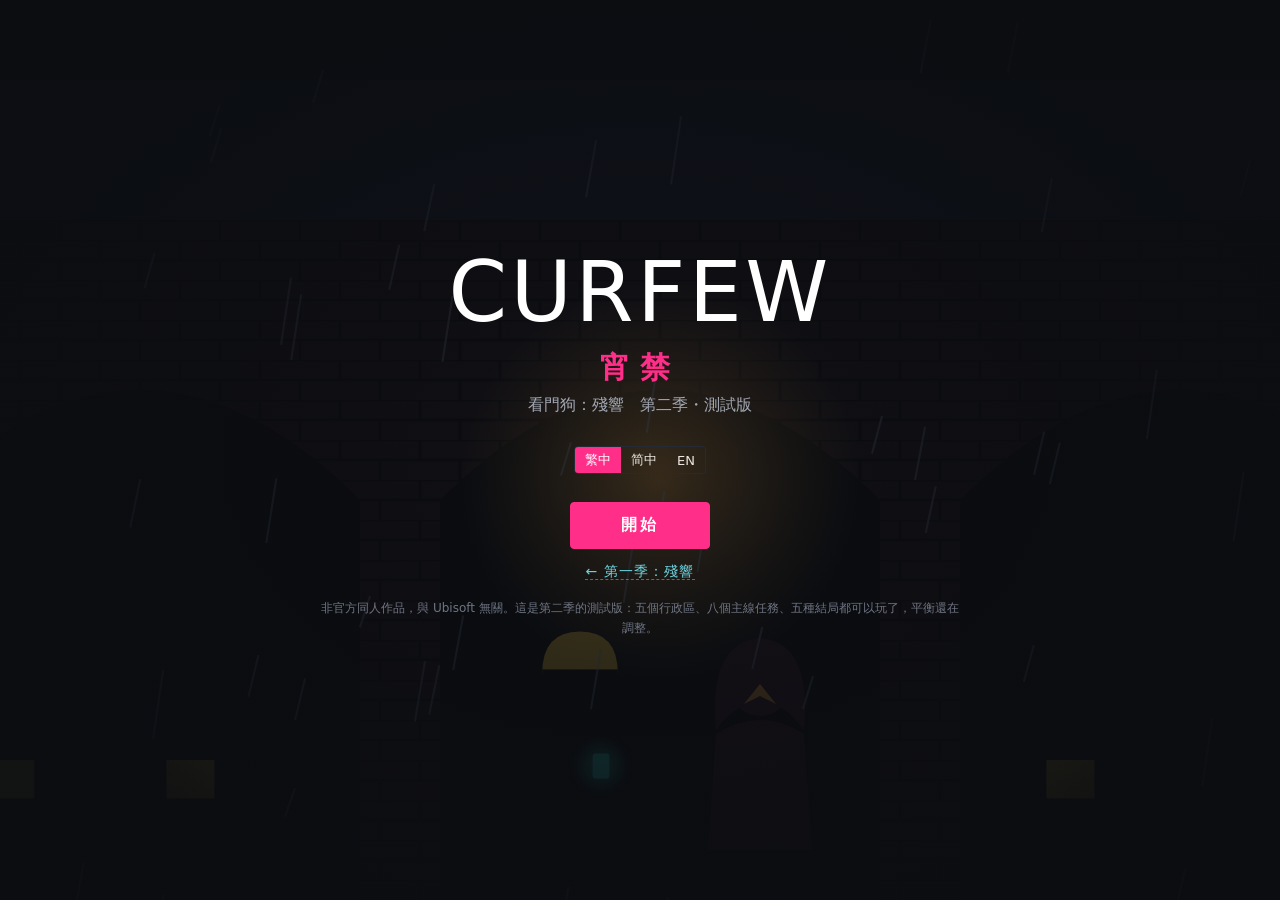
==== s2.html @ 95dfd825 "S2: turn-based tactical map for night operations; scrollable team list - Night operations can be pla" ====
<!doctype html>
<html lang="zh-Hant">
<head>
  <meta charset="utf-8">
  <meta name="viewport" content="width=device-width, initial-scale=1">
  <title>宵禁 CURFEW</title>
  <link rel="stylesheet" href="css/terminal.css">
  <link rel="stylesheet" href="css/s2.css">
</head>
<body class="s2">
  <!-- 標題畫面 -->
  <section id="s2-title" class="title-screen">
    <div class="title-art" id="s2-title-art" aria-hidden="true"></div>
    <div class="title-box">
      <div class="glitch" data-text="CURFEW">CURFEW</div>
      <h1 data-i18n="s2.ui.title"></h1>
      <p class="subtitle" data-i18n="s2.ui.subtitle"></p>
      <div class="lang-switch" role="group" aria-label="Language">
        <button type="button" data-lang="zh-Hant">繁中</button>
        <button type="button" data-lang="zh-Hans">简中</button>
        <button type="button" data-lang="en">EN</button>
      </div>
      <div class="title-actions">
        <button type="button" id="s2-start" class="primary" data-i18n="s2.ui.start"></button>
        <button type="button" id="s2-continue" data-i18n="s2.ui.continue" hidden></button>
      </div>
      <p class="season-link"><a href="index.html" data-i18n="s2.ui.season1"></a></p>
      <p class="disclaimer" data-i18n="s2.ui.disclaimer"></p>
    </div>
  </section>

  <div id="s2-game" hidden>
    <!-- 頂端：夜晚、民心、熱度、監控塔 -->
    <header class="s2-top">
      <div class="s2-brand"><b>CURFEW</b><span data-i18n="s2.ui.title"></span></div>
      <div class="s2-meters">
        <div class="s2-meter"><span id="m-night"></span></div>
        <div class="s2-meter support"><span class="label" data-i18n="s2.ui.support"></span><span class="bar"><i id="m-support"></i></span><b id="m-support-v"></b></div>
        <div class="s2-meter heat"><span class="label" data-i18n="s2.ui.heat"></span><span class="bar"><i id="m-heat"></i></span><b id="m-heat-v"></b></div>
        <div class="s2-meter towers"><span class="label" data-i18n="s2.ui.towers"></span><b id="m-towers"></b></div>
        <div class="s2-meter world"><span id="m-world" class="world-chip"></span></div>
      </div>
      <div class="s2-tools">
        <button type="button" id="s2-sound" class="icon-btn"></button>
        <div class="lang-switch" role="group" aria-label="Language">
          <button type="button" data-lang="zh-Hant">繁</button>
          <button type="button" data-lang="zh-Hans">简</button>
          <button type="button" data-lang="en">EN</button>
        </div>
        <button type="button" id="s2-new" data-i18n="s2.ui.newRun"></button>
      </div>
    </header>

    <div class="s2-layout">
      <main id="s2-main"></main>
      <aside id="s2-side">
        <section class="side-block">
          <h3><span data-i18n="s2.ui.team"></span><small id="s2-beds"></small></h3>
          <div id="s2-team"></div>
        </section>
        <section class="side-block log-block">
          <h3 data-i18n="s2.ui.log"></h3>
          <div id="s2-log"></div>
        </section>
      </aside>
    </div>
  </div>

  <!-- 事件、反應和人物檔案的對話框 -->
  <div id="s2-modal" class="s2-modal" hidden></div>
  <!-- 全螢幕演出 -->
  <div id="cine" class="cine" aria-live="polite"></div>

  <script src="js/engine/i18n.js"></script>
  <script src="js/engine/state.js"></script>
  <script src="js/engine/parser.js"></script>
  <script src="js/engine/scene.js"></script>
  <script src="js/engine/save.js"></script>
  <script src="js/engine/rng.js"></script>
  <script src="js/engine/people.js"></script>
  <script src="js/engine/roster.js"></script>
  <script src="js/engine/mission.js"></script>
  <script src="js/engine/night.js"></script>
  <script src="js/engine/puzzle.js"></script>
  <script src="js/engine/tactics.js"></script>
  <script src="content-s2/people.js"></script>
  <script src="content-s2/ops.js"></script>
  <script src="content-s2/maps.js"></script>
  <script src="content-s2/locales.js"></script>
  <script src="content-s2/campaign-locales.js"></script>
  <script src="content-s2/tactics-locales.js"></script>
  <script src="content/commands.js"></script>
  <script src="content-s2/story-locales.js"></script>
  <script src="content-s2/scenes/common.js"></script>
  <script src="content-s2/scenes/m1-lights-out.js"></script>
  <script src="content-s2/m2-locales.js"></script>
  <script src="content-s2/scenes/m2-curfew-night.js"></script>
  <script src="content-s2/m3-locales.js"></script>
  <script src="content-s2/scenes/m3-high-threat.js"></script>
  <script src="content-s2/m4-locales.js"></script>
  <script src="content-s2/scenes/m4-inside-man.js"></script>
  <script src="content-s2/m5-locales.js"></script>
  <script src="content-s2/scenes/m5-tunnels.js"></script>
  <script src="content-s2/m6-locales.js"></script>
  <script src="content-s2/scenes/m6-meeting.js"></script>
  <script src="content-s2/m7-locales.js"></script>
  <script src="content-s2/scenes/m7-blackout.js"></script>
  <script src="content-s2/m8-locales.js"></script>
  <script src="content-s2/scenes/m8-airspace.js"></script>
  <script src="js/ui/art.js"></script>
  <script src="js/ui/fx.js"></script>
  <script src="js/ui/faces.js"></script>
  <script src="js/ui/tactics.js"></script>
  <script src="js/ui/s2.js"></script>
</body>
</html>
---- css/terminal.css ----
/* 看門狗：殘響 — 介面
   原則：正文是暖白色的一般字體，好讀；顏色只用來標記少數特殊的東西。
   左邊是場景舞台（插畫、地點、隊伍、演出），右邊是故事。 */
:root {
  --bg: #0b0d11;
  --panel: #101319;
  --panel-2: #151a23;
  --line: #242a37;
  --text: #ece8e1;
  --muted: #a3a8b3;
  --dim: #6f7583;
  --accent: #ff2e88;
  --sys: #6cd6e2;
  --echo: #c2b3ff;
  --ok: #72e6a4;
  --warn: #ffb547;
  --bad: #ff5d6c;
  --sans: "Noto Sans TC", "PingFang TC", "Microsoft JhengHei", "Heiti TC", system-ui, sans-serif;
  --mono: "JetBrains Mono", "Cascadia Mono", Consolas, Menlo, monospace;
  --display: "Bebas Neue", Impact, "Arial Narrow", var(--sans);
}
:root:lang(zh-Hans) { --sans: "Noto Sans SC", "PingFang SC", "Microsoft YaHei", "Heiti SC", system-ui, sans-serif; }
:root:lang(en) { --sans: "Inter", "Segoe UI", system-ui, -apple-system, sans-serif; }

* { box-sizing: border-box; }
html, body { height: 100%; margin: 0; }
body { background: var(--bg); color: var(--text); font-family: var(--sans); font-size: 16px; overflow: hidden; }
button { font: inherit; color: inherit; cursor: pointer; }
[hidden] { display: none !important; }

/* ===== 標題畫面 ===== */
.title-screen { position: relative; height: 100%; display: grid; place-items: center; padding: 16px; overflow: hidden; }
.title-art { position: absolute; inset: 0; opacity: 0.55; }
.title-art svg { width: 100%; height: 100%; }
.title-screen::after { content: ""; position: absolute; inset: 0; background: radial-gradient(ellipse at center, rgba(11, 13, 17, 0.55) 0%, rgba(11, 13, 17, 0.95) 75%); }
.title-box { position: relative; z-index: 1; width: min(640px, 100%); text-align: center; }
.glitch { position: relative; display: inline-block; white-space: nowrap; font-family: var(--display); font-size: clamp(34px, 7vw, 84px); letter-spacing: 0.04em; color: #fff; line-height: 1; }
.glitch::before, .glitch::after { content: attr(data-text); position: absolute; inset: 0; mix-blend-mode: screen; }
.glitch::before { color: var(--accent); animation: glitch-a 3.2s infinite steps(1); clip-path: inset(0 0 100% 0); }
.glitch::after { color: var(--sys); animation: glitch-b 2.6s infinite steps(1); clip-path: inset(100% 0 0 0); }
@keyframes glitch-a { 0%, 88%, 100% { transform: translate(0); clip-path: inset(0 0 100% 0); } 89% { transform: translate(4px, -1px); clip-path: inset(10% 0 55% 0); } 93% { transform: translate(-5px, 1px); clip-path: inset(45% 0 25% 0); } }
@keyframes glitch-b { 0%, 84%, 100% { transform: translate(0); clip-path: inset(100% 0 0 0); } 85% { transform: translate(-4px, 1px); clip-path: inset(60% 0 15% 0); } 90% { transform: translate(5px, 0); clip-path: inset(15% 0 70% 0); } }
.title-box h1 { margin: 14px 0 6px; font-size: clamp(22px, 4vw, 30px); font-weight: 700; letter-spacing: 0.35em; color: var(--accent); }
.subtitle { margin: 0 0 30px; color: var(--muted); }
.title-actions { display: flex; gap: 12px; justify-content: center; margin: 28px 0; }
.title-actions button { min-width: 140px; padding: 12px 22px; border: 1px solid #fff; background: transparent; color: #fff; letter-spacing: 0.2em; font-weight: 600; }
.title-actions button.primary { background: var(--accent); border-color: var(--accent); }
.title-actions button:hover { filter: brightness(1.15); }
.disclaimer { font-size: 12px; color: var(--dim); line-height: 1.6; }

.lang-switch { display: inline-flex; flex: none; border: 1px solid var(--line); border-radius: 4px; overflow: hidden; }
.lang-switch button { white-space: nowrap; padding: 4px 10px; border: 0; background: transparent; color: var(--dim); font-size: 13px; }
.lang-switch button[aria-pressed="true"] { background: var(--accent); color: #fff; }

/* ===== 遊戲版面 ===== */
#game { height: 100%; display: grid; grid-template-columns: minmax(0, 1.2fr) minmax(400px, 1fr); }

/* 舞台：上面是完整的 16:9 插畫，下面是檔案區 */
#stage { position: relative; overflow: hidden; background: #07080c; display: flex; flex-direction: column; min-height: 0; }
#art-wrap { position: relative; flex: none; width: 100%; aspect-ratio: 16 / 9; max-height: 68vh; overflow: hidden; background: #05060a; }
#art { position: absolute; inset: 0; }
#dossier { flex: 1; min-height: 0; display: flex; flex-direction: column; gap: 18px; padding: 22px 26px; overflow: hidden;
  background: linear-gradient(180deg, #0b0d12, #07080c); border-top: 1px solid var(--line); }
.dossier-loc { border-left: 4px solid var(--accent); padding-left: 14px; }
#stage-loc { font-size: clamp(22px, 2.6vw, 36px); font-weight: 800; letter-spacing: 0.06em; color: #fff; line-height: 1.25; }
#stage-sub { margin-top: 4px; font-family: var(--mono); font-size: 13px; letter-spacing: 0.12em; color: var(--muted); }
#pcard-dock { position: relative; flex: 1; min-height: 0; }
#pcard-dock .pcard { position: relative; right: auto; top: auto; width: 100%; max-width: 520px; }
.art-layer { position: absolute; inset: 0; opacity: 0; transition: opacity 1s ease; }
.art-layer.in { opacity: 1; }
.art-layer svg { width: 100%; height: 100%; display: block; }
.stage-shade { position: absolute; inset: 0; pointer-events: none; background: linear-gradient(180deg, rgba(5, 6, 10, 0.75) 0%, rgba(5, 6, 10, 0) 22%, rgba(5, 6, 10, 0) 70%, rgba(5, 6, 10, 0.85) 100%); }
.stage-top { position: absolute; left: 20px; top: 16px; right: 20px; display: flex; align-items: center; gap: 10px; font-family: var(--mono); font-size: 13px; letter-spacing: 0.12em; color: #fff; text-shadow: 0 1px 6px #000; }
.node-dot { width: 8px; height: 8px; border-radius: 50%; background: var(--ok); box-shadow: 0 0 8px var(--ok); flex: none; }

/* 記憶模式：Animus 式的藍白重建畫面 */
#stage.memory #art { filter: grayscale(1) brightness(1.25) contrast(1.1) sepia(0.35) hue-rotate(170deg); }
#stage.memory .dossier-loc { border-left-color: #bfe3ff; }
#stage.memory #art-wrap::before { content: ""; position: absolute; inset: 0; z-index: 1; pointer-events: none;
  background: linear-gradient(rgba(190, 225, 255, 0.07) 1px, transparent 1px) 0 0 / 100% 24px, linear-gradient(90deg, rgba(190, 225, 255, 0.07) 1px, transparent 1px) 0 0 / 24px 100%;
  animation: memgrid 6s linear infinite; }
#stage.memory .node-dot { background: #fff; box-shadow: 0 0 10px #bfe3ff; }
@keyframes memgrid { to { background-position: 0 24px, 24px 0; } }
#stage.alarm::after { content: ""; position: absolute; inset: 0; z-index: 2; pointer-events: none; box-shadow: inset 0 0 120px rgba(255, 50, 70, 0.8); animation: alarm 1.6s ease-out; }
@keyframes alarm { 0%, 30%, 60% { opacity: 1; } 15%, 45% { opacity: 0.2; } 100% { opacity: 0; } }

/* 插畫裡的小動畫 */
.rain { animation: rain 0.6s linear infinite; }
.rain-b { animation-duration: 0.9s; animation-delay: -0.3s; }
@keyframes rain { from { transform: translate(0, -60px); } to { transform: translate(-12px, 60px); } }
.flicker { animation: flicker 4s infinite steps(1); }
@keyframes flicker { 0%, 100% { opacity: 1; } 42% { opacity: 0.55; } 44% { opacity: 1; } 71% { opacity: 0.7; } 72% { opacity: 1; } }
.blink { animation: blink 1.4s steps(1) infinite; }
.screen { animation: screen 3s ease-in-out infinite; }
@keyframes screen { 50% { opacity: 0.45; } }
.breathe { animation: breathe 3.5s ease-in-out infinite; transform-origin: 400px 230px; }
@keyframes breathe { 50% { opacity: 0.4; transform: scale(0.9); } }
.train { animation: train 7s linear infinite; }
@keyframes train { from { transform: translate(0, 56px); } to { transform: translate(1800px, 56px); } }
.steam path { animation: steam 2.4s ease-in-out infinite; }
@keyframes steam { 50% { transform: translateY(-8px); opacity: 0.2; } }
.buzz { animation: buzz 0.9s steps(2) infinite; }
@keyframes buzz { 50% { transform: translateX(3px); } }
.ripple { animation: ripple 3s ease-in-out infinite; transform-origin: 400px 420px; }
@keyframes ripple { 50% { transform: scale(1.06); opacity: 0.4; } }

/* 隊伍列 */
#party { display: flex; gap: 12px; }
#party:empty { display: none; }
.member { width: 54px; text-align: center; font-size: 11px; color: var(--muted); }
.member svg { width: 54px; height: 54px; display: block; border-radius: 6px; border: 2px solid rgba(255, 255, 255, 0.15); }
.member span { display: block; margin-top: 4px; white-space: nowrap; overflow: hidden; text-overflow: ellipsis; }
.member.active svg { border-color: var(--accent); box-shadow: 0 0 14px rgba(255, 46, 136, 0.6); }
.member.active span { color: #fff; }

/* 演出層：Profiler 卡、駭入連線 */
#fx-layer { position: absolute; inset: 0; z-index: 4; pointer-events: none; }
.pcard { position: absolute; right: 20px; top: 56px; width: min(380px, calc(100% - 40px)); background: rgba(8, 12, 16, 0.92); border: 1px solid rgba(114, 230, 164, 0.5); border-radius: 6px; box-shadow: 0 10px 40px rgba(0, 0, 0, 0.6); animation: pcard-in 0.35s cubic-bezier(.2, .9, .3, 1.2); overflow: hidden; }
.pcard.out { animation: pcard-out 0.4s ease forwards; }
@keyframes pcard-in { from { transform: translateX(40px) scale(0.95); opacity: 0; } }
@keyframes pcard-out { to { transform: translateX(40px); opacity: 0; } }
.pcard-head { display: flex; align-items: center; gap: 8px; padding: 6px 12px; background: rgba(114, 230, 164, 0.14); font-family: var(--mono); font-size: 11px; letter-spacing: 0.3em; color: var(--ok); }
.pcard-head i { flex: 1; height: 2px; background: repeating-linear-gradient(90deg, var(--ok) 0 6px, transparent 6px 10px); opacity: 0.6; }
.pcard-body { display: flex; gap: 12px; padding: 12px; }
.pcard-avatar svg { width: 72px; height: 72px; border-radius: 4px; display: block; }
.pcard-lines { flex: 1; min-width: 0; font-family: var(--mono); font-size: 13px; line-height: 1.6; color: #d8f5e4; }
.pcard-lines div:first-child { color: #fff; font-weight: 700; font-size: 14px; }
.beam { position: absolute; inset: 0; }
.beam svg { width: 100%; height: 100%; }
.beam path { fill: none; stroke: var(--sys); stroke-width: 2.5; stroke-dasharray: 1000; stroke-dashoffset: 1000; filter: drop-shadow(0 0 6px var(--sys)); animation: beam 0.7s ease-out forwards, fade 1.4s ease forwards; }
@keyframes beam { to { stroke-dashoffset: 0; } }
@keyframes fade { 70% { opacity: 1; } to { opacity: 0; } }
.beam-node { position: absolute; width: 18px; height: 18px; margin: -9px; border: 2px solid var(--sys); border-radius: 50%; animation: node 1.2s ease-out 0.5s both; }
@keyframes node { from { transform: scale(0.2); opacity: 1; } to { transform: scale(3); opacity: 0; } }

/* 故事欄 */
#story { display: flex; flex-direction: column; min-height: 0; background: var(--panel); border-left: 1px solid var(--line); }
.hud { border-bottom: 1px solid var(--line); background: var(--panel-2); }
.hud-top { display: flex; align-items: center; gap: 10px; padding: 10px 16px; font-size: 13px; }
#hud-loc { display: none; }
.spacer { flex: 1; }
.actor { flex: none; white-space: nowrap; padding: 2px 8px; border: 1px solid var(--accent); border-radius: 3px; color: var(--accent); font-size: 12px; }
.icon-btn, #btn-menu { flex: none; white-space: nowrap; border: 1px solid var(--line); border-radius: 4px; background: transparent; color: var(--muted); padding: 4px 10px; font-size: 12px; }
.icon-btn:hover, #btn-menu:hover { color: #fff; }
.hud-stats { display: grid; grid-template-columns: repeat(2, minmax(0, 1fr)); gap: 8px 20px; padding: 4px 16px 12px; font-size: 12px; }
.stat { display: flex; align-items: center; gap: 8px; min-width: 0; }
.stat .label { color: var(--muted); letter-spacing: 0.06em; white-space: nowrap; }
.stat .val { color: var(--text); min-width: 3ch; text-align: right; font-family: var(--mono); }
.pips { display: inline-flex; gap: 4px; }
.pips i { width: 14px; height: 8px; border: 1px solid var(--sys); border-radius: 1px; }
.pips i.on { background: var(--sys); }
.bar { position: relative; flex: 1; height: 6px; min-width: 40px; background: var(--line); border-radius: 3px; }
.bar i { position: absolute; inset: 0 auto 0 0; border-radius: 3px; background: var(--warn); transition: width 0.6s ease; }
.bar.trace i { background: var(--echo); }
.bar.sync i { background: #bfe3ff; }
.bar .mark { position: absolute; left: 60%; top: -3px; bottom: -3px; width: 2px; background: var(--text); opacity: 0.5; }
.bar.sync .mark { left: 50%; background: var(--bad); opacity: 0.9; }
.stat.alert .label, .stat.alert .val { color: var(--bad); }
.stat.alert .bar i { background: var(--bad); }
.stat.ready .val { color: var(--ok); }
.stat.ready .bar i { background: var(--ok); }
.memory-only { display: none; }
body.memory .present-only { display: none; }
body.memory .memory-only { display: flex; }
.bump { animation: bump 0.6s ease; }
@keyframes bump { 0% { color: #fff; text-shadow: 0 0 10px #fff; } }

/* 文字紀錄 */
.log { flex: 1; overflow-y: auto; padding: 22px 22px 28px; font-size: 17px; line-height: 1.85; scrollbar-color: var(--line) transparent; }
.line { white-space: pre-wrap; word-break: break-word; margin: 2px 0; max-width: 40em; }
.line.narr { color: var(--text); }
.line.quote { color: #fff; padding-left: 14px; border-left: 3px solid #4a5163; margin: 4px 0; }
.line.echo { color: var(--echo); padding-left: 14px; border-left: 3px solid rgba(194, 179, 255, 0.5); }
.line.bleed { color: var(--accent); font-weight: 700; font-size: 1.15em; padding-left: 14px; border-left: 3px solid var(--accent); }
.line.sys { font-family: var(--mono); font-size: 14px; color: var(--sys); letter-spacing: 0.02em; }
.line.warn { font-family: var(--mono); font-size: 14px; color: var(--warn); }
.line.err { color: var(--bad); }
.line.dim { color: var(--dim); font-size: 15px; }
.line.prof { font-family: var(--mono); font-size: 13.5px; color: #b9ecd0; background: rgba(114, 230, 164, 0.06); padding: 1px 12px; border-left: 3px solid rgba(114, 230, 164, 0.5); }
.line.gain, .line.loss, .line.cost { display: inline-block; font-family: var(--mono); font-size: 12.5px; padding: 1px 8px; margin: 3px 6px 3px 0; border-radius: 3px; }
.line.gain { color: var(--ok); background: rgba(114, 230, 164, 0.1); }
.line.gain::before { content: "▲ "; }
.line.loss { color: var(--bad); background: rgba(255, 93, 108, 0.1); }
.line.loss::before { content: "▼ "; }
.line.cost { color: var(--warn); background: rgba(255, 181, 71, 0.1); }
.line.input { margin-top: 18px; color: var(--muted); font-family: var(--mono); font-size: 14px; }
.line.input::before { content: "› "; color: var(--accent); }
.line.loc { margin: 18px 0 10px; font-family: var(--mono); font-size: 12px; letter-spacing: 0.14em; color: var(--dim); text-transform: uppercase; }
.line.loc::before { content: "◆ "; color: var(--accent); }
.line.title { margin: 22px 0; padding: 14px 0; text-align: center; font-size: 1.25em; font-weight: 700; letter-spacing: 0.25em; color: #fff; border-top: 1px solid var(--accent); border-bottom: 1px solid var(--accent); max-width: none; }
.line.typing::after { content: ""; display: inline-block; width: 0.5em; height: 1em; margin-left: 2px; vertical-align: -0.15em; background: currentColor; animation: blink 0.8s steps(1) infinite; }
@keyframes blink { 50% { opacity: 0; } }

/* 指令列 */
.console { border-top: 1px solid var(--line); background: var(--panel-2); padding: 12px 16px 14px; }
.chips { display: flex; flex-wrap: wrap; align-items: flex-start; gap: 8px; margin-bottom: 10px; }
.choice-break { flex-basis: 100%; height: 0; }
.chip { padding: 6px 12px; border: 1px solid #3a4152; border-radius: 999px; background: #1b2029; color: var(--text); font-size: 14px; }
.chip:hover { border-color: var(--sys); color: #fff; }
.chip.hot { border-color: var(--accent); color: #fff; background: rgba(255, 46, 136, 0.15); }
.chip.choice { flex: 1 1 0; min-width: 0; display: flex; flex-direction: column; align-items: flex-start; gap: 4px; padding: 10px 12px; border-radius: 8px; text-align: left; background: #171c26; }
.chip.choice b { font-size: 16px; letter-spacing: 0.1em; }
.chip.choice small { color: var(--muted); font-size: 12px; line-height: 1.45; }
.chip.choice.stay { border-color: var(--accent); }
.chip.choice:hover { background: #1f2533; }
#cmd-form { display: flex; align-items: center; gap: 10px; }
.prompt { color: var(--accent); font-weight: 700; }
#cmd { flex: 1; min-width: 0; padding: 8px 0; border: 0; border-bottom: 1px solid var(--line); background: transparent; color: #fff; font: inherit; font-size: 16px; outline: none; }
#cmd:focus { border-bottom-color: var(--sys); }
#cmd::placeholder { color: var(--dim); }
#cmd-form button[type="submit"] { padding: 6px 16px; border: 1px solid var(--accent); border-radius: 4px; background: transparent; color: var(--accent); letter-spacing: 0.12em; }
#cmd-form button[type="submit"]:hover { background: var(--accent); color: #fff; }

/* 記憶模式下故事欄也稍微變冷 */
body.memory #story { background: #0f141c; }
body.memory .line.loc::before { color: #bfe3ff; }

/* ===== 全螢幕演出 ===== */
.cine { position: fixed; inset: 0; z-index: 50; display: grid; place-items: center; padding: 24px; text-align: center; background: rgba(4, 5, 8, 0.9); opacity: 0; pointer-events: none; transition: opacity 0.35s ease; cursor: pointer; }
.cine.show { opacity: 1; pointer-events: auto; }
.cine-title { font-size: clamp(28px, 5vw, 56px); font-weight: 800; letter-spacing: 0.2em; color: #fff; text-shadow: 0 0 30px rgba(255, 46, 136, 0.6); animation: title-in 2.4s ease both; }
@keyframes title-in { 0% { opacity: 0; letter-spacing: 0.6em; filter: blur(8px); } 25% { opacity: 1; letter-spacing: 0.2em; filter: none; } 85% { opacity: 1; } 100% { opacity: 0.85; } }
.cine.ending { background: radial-gradient(ellipse at center, rgba(40, 8, 24, 0.95), rgba(4, 5, 8, 0.98)); }
.cine.ending .cine-title { font-size: clamp(36px, 7vw, 80px); }
.cine.bleed { background: #000; }
.cine-bleed { max-width: 18em; font-size: clamp(24px, 4vw, 44px); font-weight: 700; line-height: 1.6; color: var(--accent); text-shadow: 0 0 24px rgba(255, 46, 136, 0.7); animation: bleed-in 3s ease both; }
@keyframes bleed-in { 0% { opacity: 0; transform: scale(1.04); } 30% { opacity: 1; transform: none; } 85% { opacity: 1; } 100% { opacity: 0; } }
.cine.desync { background: rgba(60, 0, 10, 0.88); animation: shake 0.5s steps(2) 3; }
.cine-desync { position: relative; font-family: var(--mono); font-size: clamp(26px, 5vw, 60px); font-weight: 800; color: #fff; letter-spacing: 0.08em; }
.cine-desync::before, .cine-desync::after { content: attr(data-text); position: absolute; inset: 0; }
.cine-desync::before { color: var(--bad); transform: translate(-4px, 2px); clip-path: inset(0 0 55% 0); }
.cine-desync::after { color: var(--sys); transform: translate(4px, -2px); clip-path: inset(50% 0 0 0); }
@keyframes shake { 50% { transform: translate(6px, -3px); } }
.cine.cold { background: #000; }
.cold-stamp { font-family: var(--mono); font-size: 14px; letter-spacing: 0.3em; color: var(--muted); margin-bottom: 26px; }
.cold-warn { font-family: var(--mono); font-size: clamp(22px, 4vw, 44px); font-weight: 800; color: var(--bad); text-shadow: 0 0 24px rgba(255, 70, 90, 0.8); animation: blink 0.6s steps(1) 4; }
.cold-quote { margin-top: 28px; font-size: clamp(18px, 2.6vw, 26px); color: #fff; opacity: 0; animation: bleed-in 3.6s ease 0.9s both; }
.cine.cameo { background: radial-gradient(ellipse at center, rgba(10, 30, 40, 0.95), rgba(2, 3, 6, 0.98)); }
.cine-cameo { display: grid; justify-items: center; gap: 14px; animation: cameo-in 3.2s ease both; }
.cameo-avatar svg { width: clamp(120px, 18vw, 200px); height: clamp(120px, 18vw, 200px); border-radius: 12px; box-shadow: 0 0 60px rgba(47, 243, 224, 0.4); }
.cameo-name { font-family: var(--display); font-size: clamp(36px, 6vw, 72px); letter-spacing: 0.1em; color: #fff; line-height: 1; }
.cameo-line { max-width: 24em; font-size: clamp(16px, 2vw, 22px); color: var(--muted); }
@keyframes cameo-in { 0% { opacity: 0; transform: translateY(20px); } 18% { opacity: 1; transform: none; } 88% { opacity: 1; } 100% { opacity: 0; } }

/* 同步崩塌時整個畫面抖一下 */
body.desync #game { animation: desync 0.9s steps(1); }
@keyframes desync { 10% { transform: translate(-6px, 2px); filter: hue-rotate(90deg) saturate(3); } 20% { transform: translate(5px, -3px); filter: invert(1); } 30% { transform: translate(-3px, 0); filter: contrast(2); } 45% { transform: none; filter: none; } }

/* ===== 手機與窄螢幕：舞台放上面 ===== */
@media (max-width: 960px) {
  #game { display: flex; flex-direction: column; }
  #stage { flex: none; }
  #art-wrap { max-height: 32vh; }
  #dossier { display: none; }
  #story { flex: 1; min-height: 0; border-left: 0; }
  .log { font-size: 16px; padding: 16px; }
  .pcard { top: 36px; right: 10px; }
  .pcard-avatar svg { width: 48px; height: 48px; }
  .hud-top { gap: 6px; }
  .lang-switch button { padding: 4px 7px; }
  .title-actions { flex-direction: column; align-items: center; }
}

@media (prefers-reduced-motion: reduce) {
  *, *::before, *::after { animation: none !important; transition: none !important; }
}

/* 標題畫面：切換到另一季 */
.season-link { margin: -14px 0 18px; font-size: 14px; }
.season-link a { color: var(--sys); text-decoration: none; letter-spacing: 0.08em; border-bottom: 1px dashed rgba(108, 214, 226, 0.5); }
.season-link a:hover { color: #fff; border-bottom-color: #fff; }
---- css/s2.css ----
/* 第二季《宵禁》原型 — 介面
   沿用第一季的色彩與字體（terminal.css），版面改成可以捲動的單頁：
   上方是狀態列，左邊是目前的階段，右邊是隊伍和紀錄。 */
body.s2 { overflow: auto; }
.s2 button { border: 1px solid var(--line); border-radius: 4px; background: transparent; color: var(--text); padding: 8px 16px; }
.s2 button:hover:not(:disabled) { border-color: #fff; }
.s2 button:disabled { opacity: 0.4; cursor: default; }
.s2 button.primary { background: var(--accent); border-color: var(--accent); color: #fff; font-weight: 700; letter-spacing: 0.08em; }
.s2 button.primary:hover:not(:disabled) { filter: brightness(1.15); }
.s2 button.ghost { color: var(--muted); }
.s2 .lang-switch button { border: 0; border-radius: 0; padding: 4px 10px; }
.s2 .title-actions button { min-width: 140px; padding: 12px 22px; border: 1px solid #fff; letter-spacing: 0.2em; font-weight: 600; }
.s2 .title-actions button.primary { border-color: var(--accent); }
.hint { margin: 0 0 12px; color: var(--muted); font-size: 14px; line-height: 1.6; }

/* ===== 頂端狀態列 ===== */
.s2-top { position: sticky; top: 0; z-index: 20; display: flex; flex-wrap: wrap; align-items: center; gap: 10px 22px; padding: 10px 20px;
  background: rgba(11, 13, 17, 0.96); border-bottom: 1px solid var(--line); backdrop-filter: blur(4px); }
.s2-brand { display: flex; align-items: baseline; gap: 10px; }
.s2-brand b { font-family: var(--display); font-size: 28px; letter-spacing: 0.06em; color: #fff; line-height: 1; }
.s2-brand span { color: var(--accent); font-weight: 700; letter-spacing: 0.3em; font-size: 14px; }
.s2-meters { flex: 1; display: flex; flex-wrap: wrap; align-items: center; gap: 8px 22px; }
.s2-meter { display: flex; align-items: center; gap: 8px; font-size: 13px; }
.s2-meter .label { color: var(--muted); }
.s2-meter .bar { flex: none; width: 110px; height: 8px; border-radius: 4px; }
.s2-meter.support .bar i { background: var(--ok); }
.s2-meter.heat .bar i { background: var(--bad); }
.s2-meter b { font-family: var(--mono); color: #fff; min-width: 3ch; }
#m-night { font-family: var(--mono); font-weight: 700; color: #fff; letter-spacing: 0.08em; }
.s2-tools { display: flex; align-items: center; gap: 8px; }
.s2-tools button { padding: 4px 10px; font-size: 12px; color: var(--muted); }

/* ===== 版面 ===== */
.s2-layout { display: grid; grid-template-columns: minmax(0, 1fr) 340px; max-width: 1480px; margin: 0 auto; }
#s2-main { min-width: 0; padding: 20px; display: flex; flex-direction: column; gap: 16px; }
#s2-side { position: sticky; top: 57px; height: calc(100vh - 57px); display: flex; flex-direction: column; gap: 16px; padding: 18px 16px; border-left: 1px solid var(--line); background: #0d1015; }
.side-block h3 { display: flex; justify-content: space-between; align-items: baseline; margin: 0 0 8px; font-size: 12px; letter-spacing: 0.25em; color: var(--muted); font-weight: 600; }
.side-block h3 small { letter-spacing: 0.05em; font-family: var(--mono); }
.log-block { flex: 1; min-height: 0; display: flex; flex-direction: column; }
#s2-log { flex: 1; min-height: 0; overflow-y: auto; font-size: 13px; line-height: 1.55; padding-right: 4px; }

.panel { background: var(--panel); border: 1px solid var(--line); border-radius: 8px; padding: 18px; }
.panel h2 { margin: 0 0 6px; font-size: 18px; letter-spacing: 0.1em; color: #fff; }
.panel h2 small { margin-left: 8px; font-size: 13px; font-weight: 400; letter-spacing: 0.05em; color: var(--muted); }
.bar-actions { display: flex; flex-wrap: wrap; align-items: center; justify-content: flex-end; gap: 10px; margin-top: 14px; }
.s2 .chip { font-size: 12.5px; padding: 3px 10px; border-radius: 12px; border: 1px solid var(--line); background: #121722; color: var(--text); }
.s2 .chip.combo { border-color: var(--sys); color: var(--sys); }
.s2 .chip.good { border-color: var(--ok); color: var(--ok); }
.s2 .chip.bad { border-color: var(--bad); color: var(--bad); }
.warn { color: var(--bad); font-size: 14px; }

/* ===== Bagley ===== */
.bagley { display: flex; gap: 12px; align-items: flex-start; padding: 12px 14px; border: 1px solid rgba(108, 214, 226, 0.35); border-radius: 8px; background: #0a1418; }
.bagley-face svg { width: 44px; height: 44px; border-radius: 6px; display: block; }
.bagley-txt b { font-family: var(--mono); font-size: 11px; letter-spacing: 0.3em; color: var(--sys); }
.bagley-txt p { margin: 4px 0 0; line-height: 1.6; }

/* ===== 白天 ===== */
.banner { position: relative; height: 170px; border-radius: 8px; overflow: hidden; border: 1px solid var(--line); }
.banner svg { position: absolute; inset: 0; width: 100%; height: 100%; }
.banner::after { content: ""; position: absolute; inset: 0; background: linear-gradient(90deg, rgba(7, 8, 12, 0.9) 0%, rgba(7, 8, 12, 0.2) 70%); }
.banner-txt { position: absolute; left: 22px; bottom: 18px; z-index: 1; }
.banner-night { font-family: var(--mono); font-size: 13px; letter-spacing: 0.2em; color: var(--accent); }
.banner-loc { font-size: 34px; font-weight: 800; letter-spacing: 0.08em; color: #fff; }

.ops { display: grid; grid-template-columns: repeat(auto-fill, minmax(260px, 1fr)); gap: 12px; }
.op-card { display: flex; flex-direction: column; gap: 10px; text-align: left; padding: 14px !important; background: var(--panel-2) !important; border-radius: 8px !important; transition: transform 0.15s ease, border-color 0.15s ease; }
.op-card:hover { transform: translateY(-2px); border-color: var(--accent) !important; }
.op-card.kind-rescue { border-color: rgba(255, 93, 108, 0.6) !important; }
.op-card.kind-recruit { border-color: rgba(108, 214, 226, 0.4) !important; }
.brief .op-card { padding: 0 !important; background: none !important; border: 0 !important; }
.op-top { display: flex; flex-wrap: wrap; gap: 6px; }
.op-top em, .p-meta em, .appr-head em, .tc-top em, .mini-top em { font-style: normal; font-size: 11.5px; padding: 1px 7px; border: 1px solid var(--line); border-radius: 3px; color: var(--muted); white-space: nowrap; }
.op-top em.urgent { border-color: var(--bad); color: var(--bad); }
.op-top em.family { border-color: var(--ok); color: var(--ok); }
.op-main { display: flex; gap: 10px; align-items: flex-start; }
.op-face svg { width: 48px; height: 48px; border-radius: 6px; display: block; }
.op-name { font-size: 16px; font-weight: 700; color: #fff; }
.op-desc { margin-top: 3px; font-size: 13px; line-height: 1.55; color: var(--muted); }
.op-reward { font-size: 13px; font-weight: 700; color: var(--ok); }
.chain { display: flex; flex-wrap: wrap; align-items: center; gap: 4px; }
.chain span { font-size: 12px; padding: 2px 8px; border-radius: 10px; background: #1a1f2b; color: var(--muted); }
.chain span.done { color: var(--ok); }
.chain span.now { background: var(--accent); color: #fff; font-weight: 700; }
.chain i { font-style: normal; color: var(--dim); }

/* ===== 人物卡 ===== */
.grid-people { display: grid; grid-template-columns: repeat(auto-fill, minmax(290px, 1fr)); gap: 12px; }
.person { position: relative; display: flex; flex-direction: column; gap: 10px; padding: 12px; background: var(--panel-2); border: 1px solid var(--line); border-radius: 8px; animation: card-in 0.3s ease both; }
.person[data-act] { cursor: pointer; transition: border-color 0.15s ease, transform 0.15s ease; }
.person[data-act]:hover { border-color: var(--accent); transform: translateY(-2px); }
.person.selected { border-color: var(--accent); box-shadow: inset 0 0 0 1px var(--accent), 0 0 24px rgba(255, 46, 136, 0.18); }
.person.selected::after { content: "✓"; position: absolute; top: 10px; right: 12px; width: 24px; height: 24px; display: grid; place-items: center; border-radius: 50%; background: var(--accent); color: #fff; font-weight: 800; }
.person.tier-rare { border-color: rgba(232, 181, 74, 0.7); background: linear-gradient(160deg, rgba(232, 181, 74, 0.1), var(--panel-2) 45%); }
.person.scanned { animation: scan-in 0.5s ease both; }
@keyframes card-in { from { opacity: 0; transform: translateY(6px); } }
@keyframes scan-in { 0% { opacity: 0; clip-path: inset(0 0 100% 0); } 100% { opacity: 1; clip-path: inset(0 0 0 0); } }
.p-head { display: flex; gap: 12px; align-items: center; }
.p-face svg { width: 64px; height: 64px; border-radius: 6px; display: block; }
.p-id { min-width: 0; display: flex; flex-direction: column; gap: 3px; }
.p-name { font-size: 17px; color: #fff; }
.p-job { font-size: 14px; color: var(--muted); }
.p-meta { display: flex; flex-wrap: wrap; gap: 5px; }
.p-meta em.tier { border-color: #9aa3b5; color: #d6dae3; }
.tier-rare .p-meta em.tier { border-color: var(--gold, #e8b54a); color: #e8b54a; }
.p-meta em.cat-hacker { color: #2ff3e0; }
.p-meta em.cat-physical { color: #ffb347; }
.p-meta em.cat-social { color: #ff7ab5; }
.p-meta em.cat-specialist { color: #5cf29a; }
.p-meta em.threat.high { border-color: var(--bad); color: var(--bad); }
.p-skills { display: flex; flex-wrap: wrap; gap: 4px 14px; font-size: 12px; }
.p-skills label { color: var(--dim); margin-right: 5px; }
.p-skills i { font-style: normal; letter-spacing: 2px; color: var(--sys); }
.p-skills u { text-decoration: none; opacity: 0.22; }
.p-perk { padding: 7px 10px; border-left: 3px solid var(--sys); background: rgba(108, 214, 226, 0.06); font-size: 13px; line-height: 1.5; }
.p-perk label, .p-row label, .p-secret label, .p-problem label { display: block; font-size: 11px; letter-spacing: 0.2em; color: var(--dim); }
.p-perk b { color: #fff; margin-right: 6px; }
.p-perk span { color: var(--muted); }
.p-traits { display: grid; grid-template-columns: 1fr 1fr; gap: 8px; }
.mini { padding: 8px 10px; border: 1px solid var(--line); border-radius: 6px; background: #0e1118; }
.mini.kind-active { border-color: rgba(255, 46, 136, 0.45); }
.mini.kind-react { border-color: rgba(108, 214, 226, 0.45); }
.mini.kind-passive { border-color: rgba(114, 230, 164, 0.4); border-style: dashed; }
.mini-top { display: flex; justify-content: space-between; align-items: center; gap: 6px; }
.mini-top b { color: #fff; font-size: 14px; }
.mini small { display: block; color: var(--dim); font-size: 11.5px; }
.mini p { margin: 4px 0 0; font-size: 12.5px; line-height: 1.5; color: var(--muted); }
.p-row { display: grid; grid-template-columns: 70px 1fr; gap: 8px; font-size: 13px; line-height: 1.5; }
.p-row label { padding-top: 2px; }
.p-row b { color: #fff; margin-right: 6px; }
.p-row span, .p-row small { color: var(--muted); }
.p-row.flaw b { color: #ff8b95; }
.p-row .q { display: block; }
.p-row .q small { margin-left: 2px; }
.rel { display: block; color: #fff; }
.rel b { display: inline-block; font-size: 11px; font-weight: 600; padding: 0 6px; margin-right: 6px; border-radius: 3px; border: 1px solid var(--line); color: var(--muted); }
.rel-family b { border-color: var(--ok); color: var(--ok); }
.rel-rival b { border-color: var(--bad); color: var(--bad); }
.rel-ex b { border-color: var(--warn); color: var(--warn); }
.rel-coworker b { border-color: var(--sys); color: var(--sys); }
.rel small { margin-left: 6px; }
.p-secret, .p-problem { margin: 0; font-size: 13px; line-height: 1.55; color: var(--muted); }
.p-problem { padding: 7px 10px; border-left: 3px solid var(--warn); background: rgba(255, 181, 71, 0.06); color: var(--text); }
.p-foot { margin-top: auto; display: flex; justify-content: flex-end; gap: 8px; }
.unscanned .p-face svg { filter: saturate(0.6) brightness(0.9); }

/* ===== 組隊 ===== */
.squad-info { flex: 1; display: flex; flex-wrap: wrap; align-items: center; gap: 8px; }

/* ===== 晚上：行動 ===== */
.op-head { background: var(--panel); border: 1px solid var(--line); border-radius: 8px; overflow: hidden; }
.op-art { position: relative; aspect-ratio: 16 / 5; overflow: hidden; }
.op-art svg { position: absolute; inset: 0; width: 100%; height: 100%; }
.op-overlay { position: absolute; inset: 0; display: flex; flex-direction: column; justify-content: flex-end; gap: 8px; padding: 16px 18px; background: linear-gradient(180deg, rgba(5, 6, 10, 0.1), rgba(5, 6, 10, 0.88)); }
.op-title { font-size: 22px; font-weight: 800; letter-spacing: 0.06em; color: #fff; text-shadow: 0 2px 10px #000; }
.alert { padding: 12px 18px 6px; }
.alert-top { display: flex; align-items: baseline; gap: 10px; }
.alert-top span { color: var(--muted); font-size: 13px; letter-spacing: 0.2em; }
.alert-top b { font-family: var(--mono); font-size: 30px; color: #fff; line-height: 1; }
.alert-top em { font-style: normal; font-size: 13px; color: var(--muted); }
.alert-bar { position: relative; height: 10px; margin-top: 8px; border-radius: 5px; background: #1a1f2b; overflow: hidden; }
.alert-bar i { position: absolute; inset: 0 auto 0 0; background: var(--ok); transition: width 0.5s ease, background 0.5s ease; }
.alert-bar u { position: absolute; top: 0; bottom: 0; width: 2px; background: rgba(255, 255, 255, 0.4); }
.alert-warm .alert-bar i { background: var(--warn); }
.alert-warm .alert-top em { color: var(--warn); }
.alert-hot .alert-bar i { background: var(--bad); }
.alert-hot .alert-top b, .alert-hot .alert-top em { color: var(--bad); }
.alert-hot .alert-top b { animation: pulse 1s ease-in-out infinite; }
@keyframes pulse { 50% { opacity: 0.55; } }
.op-meta { display: flex; flex-wrap: wrap; gap: 8px; padding: 8px 18px 10px; }
.op-meta .pips { font-weight: 400; letter-spacing: 1px; color: var(--sys); }
.op-meta .pips u { text-decoration: none; opacity: 0.2; }
.squad-strip { display: flex; flex-wrap: wrap; gap: 8px; padding: 0 18px 14px; }
.s2 .strip-m { display: flex; align-items: center; gap: 7px; padding: 3px 12px 3px 3px; border-radius: 20px; background: #121722; font-size: 13px; }
.strip-m svg { width: 28px; height: 28px; border-radius: 50%; display: block; }
.strip-m small { color: var(--warn); font-size: 11.5px; }
.strip-m.out { opacity: 0.55; }

.stage-desc { margin: 4px 0 6px; font-size: 15px; line-height: 1.7; }
.apprs { display: flex; flex-direction: column; gap: 10px; }
.appr { padding: 10px 12px; border: 1px solid var(--line); border-radius: 8px; background: var(--panel-2); }
.appr.is-hidden { border: 1px dashed var(--echo); background: rgba(194, 179, 255, 0.06); animation: card-in 0.4s ease both; }
.appr.is-special { border-color: rgba(108, 214, 226, 0.6); }
.appr.none { opacity: 0.6; }
.appr-head { display: flex; flex-wrap: wrap; align-items: center; gap: 8px; }
.appr-head b { color: #fff; font-size: 15px; }
.appr-head em.sure { border-color: var(--ok); color: var(--ok); }
.appr-head em.risky { border-color: var(--warn); color: var(--warn); }
.appr-head em.hid { border-color: var(--echo); color: var(--echo); }
.cands { display: flex; flex-wrap: wrap; gap: 8px; margin-top: 8px; }
.s2 .cand { display: flex; align-items: center; gap: 8px; padding: 3px 12px 3px 3px; border-radius: 22px; background: #0e1118; font-size: 14px; transition: transform 0.12s ease, border-color 0.12s ease; }
.cand svg { width: 32px; height: 32px; border-radius: 50%; display: block; }
.cand .pc { font-family: var(--mono); font-weight: 800; font-size: 16px; }
.cand.hi .pc { color: var(--ok); }
.cand.mid .pc { color: var(--warn); }
.cand.lo .pc { color: var(--bad); }
.cand .cx { font-size: 12px; color: var(--muted); }
.s2 button.cand:hover { transform: translateY(-1px); border-color: #fff; }
.cand.off { opacity: 0.5; border: 1px solid var(--line); }
.cand .why { font-size: 12px; color: var(--dim); }

.cards { display: grid; grid-template-columns: repeat(auto-fill, minmax(185px, 1fr)); gap: 10px; }
.s2 .tcard { position: relative; display: flex; flex-direction: column; gap: 6px; min-height: 134px; padding: 10px; text-align: left; border-radius: 8px; background: linear-gradient(180deg, #161b27, #0e1118); transition: transform 0.15s ease, box-shadow 0.15s ease; }
.s2 .tcard.kind-active { border-color: rgba(255, 46, 136, 0.55); }
.s2 .tcard.kind-react { border-color: rgba(108, 214, 226, 0.55); }
.s2 .tcard.kind-passive { border-color: rgba(114, 230, 164, 0.45); border-style: dashed; }
.s2 .tcard:hover:not(:disabled) { transform: translateY(-3px); box-shadow: 0 8px 24px rgba(255, 46, 136, 0.2); border-color: var(--accent); }
.s2 .tcard:disabled { opacity: 0.5; }
.s2 .tcard.kind-passive:disabled, .s2 .tcard.kind-react:disabled { opacity: 0.75; }
.tc-top { display: flex; align-items: center; gap: 6px; font-size: 12px; color: var(--muted); }
.tc-top svg { width: 22px; height: 22px; border-radius: 50%; display: block; flex: none; }
.tc-top span { min-width: 0; overflow: hidden; text-overflow: ellipsis; white-space: nowrap; }
.tc-top em { margin-left: auto; }
.tc-name { font-size: 16px; font-weight: 800; color: #fff; }
.tc-desc { font-size: 12.5px; line-height: 1.5; color: var(--muted); }
.tc-stamp { position: absolute; right: 8px; bottom: 8px; padding: 0 6px; border: 2px solid var(--bad); border-radius: 3px; color: var(--bad); font-size: 12px; font-weight: 800; transform: rotate(-8deg); }
.tc-note { margin-top: auto; font-size: 11.5px; color: var(--ok); }

/* 成功、失敗時畫面閃一下；警戒跨過門檻時四周泛紅 */
#s2-main.flash-ok .stage { animation: ok-flash 0.6s ease; }
#s2-main.flash-bad .stage { animation: bad-shake 0.45s ease; }
@keyframes ok-flash { 0% { box-shadow: inset 0 0 0 2px var(--ok); } 100% { box-shadow: inset 0 0 0 0 transparent; } }
@keyframes bad-shake { 20% { transform: translateX(-6px); } 40% { transform: translateX(5px); } 60% { transform: translateX(-3px); } 80% { transform: translateX(2px); } }
body.alarm::after { content: ""; position: fixed; inset: 0; z-index: 30; pointer-events: none; box-shadow: inset 0 0 140px rgba(255, 50, 70, 0.75); animation: alarm 1.6s ease-out forwards; }

/* ===== 結果與結算卡 ===== */
.result { text-align: center; }
.res-title { font-size: clamp(30px, 5vw, 44px); font-weight: 800; letter-spacing: 0.2em; }
.res-win .res-title { color: var(--ok); }
.res-fail .res-title { color: var(--bad); }
.res-retreat .res-title { color: var(--warn); }
.res-rest .res-title { color: var(--muted); }
.res-op { margin-top: 4px; color: var(--muted); }
.res-nums { display: flex; justify-content: center; gap: 16px; margin: 12px 0; font-size: 18px; }
.res-nums .up { color: var(--ok); }
.res-nums .down { color: var(--warn); }
.res-log { max-width: 640px; margin: 0 auto; padding-top: 12px; border-top: 1px solid var(--line); text-align: left; font-size: 14px; line-height: 1.65; }
.result .bar-actions { justify-content: center; }
.endcard { max-width: 680px; width: 100%; margin: 0 auto; text-align: center; border-color: var(--accent); background: radial-gradient(ellipse at top, rgba(255, 46, 136, 0.12), var(--panel) 60%); }
.end-label { font-family: var(--mono); font-size: 12px; letter-spacing: 0.4em; color: var(--accent); }
.endcard h2 { margin: 10px 0; font-size: clamp(28px, 5vw, 40px); letter-spacing: 0.15em; }
.end-text { line-height: 1.8; font-size: 16px; }
.end-stats { display: flex; flex-wrap: wrap; justify-content: center; gap: 8px 18px; margin: 14px 0; font-family: var(--mono); color: #fff; }
.end-row { margin: 14px 0; }
.end-row label { display: block; margin-bottom: 8px; font-size: 12px; letter-spacing: 0.3em; color: var(--muted); }
.end-faces { display: flex; flex-wrap: wrap; justify-content: center; gap: 12px; }
.end-face { width: 76px; }
.end-face svg { width: 56px; height: 56px; border-radius: 6px; display: block; margin: 0 auto 4px; }
.end-face small { font-size: 12px; line-height: 1.3; display: block; }
.end-wiped, .end-curfew { border-color: var(--bad); background: radial-gradient(ellipse at top, rgba(255, 93, 108, 0.1), var(--panel) 60%); }
.endcard .bar-actions { justify-content: center; }

/* ===== 側欄：隊伍與紀錄 ===== */
.s2 .mem { display: flex; align-items: center; gap: 10px; width: 100%; padding: 6px; border-color: transparent; border-radius: 6px; text-align: left; }
.s2 .mem:hover { background: #121722; border-color: var(--line); }
.mem-face svg { width: 36px; height: 36px; border-radius: 4px; display: block; }
.mem-txt { flex: 1; min-width: 0; }
.mem-txt b { display: block; font-size: 14px; font-weight: 600; color: #fff; overflow: hidden; text-overflow: ellipsis; white-space: nowrap; }
.mem-txt small { font-size: 12px; color: var(--muted); }
.mem-st { font-size: 12px; white-space: nowrap; }
.st-active .mem-st { color: var(--ok); }
.st-injured .mem-st { color: var(--warn); }
.st-arrested .mem-st { color: var(--bad); }
.st-lost { opacity: 0.5; }
.st-lost .mem-st { color: var(--dim); }
.ln { padding: 3px 0; }
.ln.c-night { margin-top: 10px; padding-top: 8px; border-top: 1px solid var(--line); color: #fff; font-weight: 700; letter-spacing: 0.1em; }
.ln.c-op { color: var(--accent); font-weight: 700; }
.ln.c-stage { color: var(--dim); font-size: 12px; }
.ln.c-ok { color: #d6f3e2; }
.ln.c-gain { color: var(--ok); }
.ln.c-bad { color: #ff8b95; }
.ln.c-warn { color: var(--warn); }
.ln.c-card { color: var(--sys); }
.ln.c-bagley { color: #bfe9ee; }
.ln.c-bagley::before { content: "BAGLEY "; font-family: var(--mono); font-size: 10.5px; letter-spacing: 0.2em; color: var(--sys); }

/* ===== 對話框 ===== */
.s2-modal { position: fixed; inset: 0; z-index: 40; display: grid; place-items: center; padding: 16px; background: rgba(4, 5, 8, 0.78); backdrop-filter: blur(2px); }
.modal-card { width: min(520px, 100%); max-height: 90vh; overflow-y: auto; padding: 20px; border: 1px solid var(--accent); border-radius: 10px; background: var(--panel); animation: pop 0.25s cubic-bezier(.2, .9, .3, 1.2); }
.modal-card.profile { width: min(580px, 100%); border-color: var(--line); padding: 12px; }
.modal-card.react { border-color: var(--sys); }
@keyframes pop { from { transform: scale(0.94); opacity: 0; } }
.modal-face svg { width: 72px; height: 72px; border-radius: 6px; display: block; }
.modal-card h3 { margin: 12px 0 6px; font-size: 20px; color: #fff; letter-spacing: 0.08em; }
.modal-card > p { margin: 0 0 14px; font-size: 16px; line-height: 1.7; }
.modal-actions { display: flex; flex-wrap: wrap; justify-content: flex-end; gap: 10px; margin-top: 12px; }
.modal-card.ev .modal-actions { flex-direction: column; align-items: stretch; }
.modal-card.ev .modal-actions button { text-align: left; padding: 12px 14px; }
.modal-card.ev .modal-actions button:first-child { border-color: var(--sys); }

/* ===== 窄螢幕 ===== */
@media (max-width: 960px) {
  .s2-layout { grid-template-columns: minmax(0, 1fr); }
  #s2-side { position: static; height: auto; border-left: 0; border-top: 1px solid var(--line); }
  #s2-log { max-height: 320px; }
  #s2-main { padding: 14px 16px; }
  .s2-meter .bar { width: 70px; }
}
@media (max-width: 560px) {
  .s2-top { padding: 8px 12px; gap: 6px 12px; }
  .s2-brand span { display: none; }
  .s2-meters { gap: 6px 14px; order: 3; flex-basis: 100%; }
  .s2-meter .bar { width: 52px; }
  .grid-people { grid-template-columns: minmax(0, 1fr); }
  .p-traits { grid-template-columns: minmax(0, 1fr); }
  .cards { grid-template-columns: repeat(2, minmax(0, 1fr)); }
  .op-art { aspect-ratio: 16 / 8; }
  .banner { height: 130px; }
  .banner-loc { font-size: 26px; }
  .panel { padding: 14px; }
}
@media (prefers-reduced-motion: reduce) {
  .person, .person.scanned, .appr.is-hidden, .modal-card { animation: none; }
  #s2-main.flash-ok .stage, #s2-main.flash-bad .stage, body.alarm::after { animation: none; }
}

/* ===== 第二版原型：外圍網路、分頭行動、限時、反擊事件、手動駭入 ===== */
.p-badge { position: absolute; top: 10px; right: 44px; display: flex; gap: 4px; }
.p-badge em, .op-top em.split { font-style: normal; font-size: 11.5px; padding: 1px 7px; border-radius: 3px; border: 1px solid var(--line); white-space: nowrap; }
.p-badge em.net { border-color: var(--warn); color: var(--warn); }
.p-badge em.lane-main, .lane-tag.lane-main { border-color: var(--accent); color: var(--accent); }
.p-badge em.lane-decoy, .lane-tag.lane-decoy { border-color: var(--sys); color: var(--sys); }
.person.is-decoy.selected { border-color: var(--sys); box-shadow: inset 0 0 0 1px var(--sys), 0 0 24px rgba(108, 214, 226, 0.18); }
.person.is-decoy.selected::after { background: var(--sys); color: #06222a; }
.op-top em.split { border-color: var(--sys); color: var(--sys); }
.chain-label { font-size: 11px; letter-spacing: 0.2em; color: var(--sys); margin-bottom: -4px; }
.lane-tag { display: inline-block; margin-right: 8px; padding: 0 8px; font-size: 12px; font-weight: 600; letter-spacing: 0.1em; border: 1px solid; border-radius: 3px; vertical-align: 2px; }
.stage.lane-decoy { border-color: rgba(108, 214, 226, 0.35); }
.stage.done h2 { margin: 0; color: var(--ok); font-size: 15px; }
.s2 .chip.timer { border-color: var(--warn); color: var(--warn); font-family: var(--mono); }
.s2 .chip.timer.bad { border-color: var(--bad); color: var(--bad); animation: pulse 1s ease-in-out infinite; }
.appr-head em.hackable { border-color: var(--sys); color: var(--sys); }
.p-net { display: block; margin-top: 4px; font-size: 12.5px; color: var(--muted); }
.p-net label { display: inline !important; margin-right: 6px; color: var(--warn) !important; }
.p-meta em.threat.wanted { border-color: var(--bad); background: rgba(255, 93, 108, 0.15); color: #fff; }
.s2 .tcard.inherited { border-color: rgba(232, 181, 74, 0.7); }

/* 反擊事件 */
.counter { padding: 14px 16px; border: 1px solid var(--bad); border-radius: 8px; background: linear-gradient(90deg, rgba(255, 93, 108, 0.16), rgba(255, 93, 108, 0.03)); }
.counter b { font-size: 18px; letter-spacing: 0.2em; color: #fff; }
.counter p { margin: 6px 0 0; line-height: 1.6; }
.counter-blackout { border-color: var(--warn); background: linear-gradient(90deg, rgba(255, 181, 71, 0.14), rgba(255, 181, 71, 0.02)); }
.counter-early { border-color: var(--echo); background: linear-gradient(90deg, rgba(194, 179, 255, 0.14), rgba(194, 179, 255, 0.02)); }

/* 隊伍管理 */
.team-group + .team-group { margin-top: 10px; }
.team-label { font-size: 11px; letter-spacing: 0.25em; color: var(--dim); margin: 4px 0 2px; }
.mem-st { display: flex; flex-direction: column; align-items: flex-end; gap: 1px; }
.mem-st small { font-size: 11px; color: var(--dim); }
.mem-st small.high { color: var(--warn); }
.mem-st small.wanted { color: var(--bad); font-weight: 700; }
.st-network .mem-st { color: var(--warn); }
.st-away .mem-st { color: var(--echo); }
.st-retired { opacity: 0.6; }
.st-retired .mem-st { color: #e8b54a; }
.p-actions { display: flex; flex-wrap: wrap; gap: 8px; margin-top: 10px; align-items: center; }
.s2 .p-actions button.gold:not(:disabled) { border-color: #e8b54a; color: #e8b54a; }
.hint.small { font-size: 12.5px; margin: 6px 0 0; }
.p-traits.pick { margin: 10px 0; }
.s2 .pick-card { padding: 0; border: 0; background: none; text-align: left; }
.s2 .pick-card:hover .mini { border-color: #e8b54a; box-shadow: 0 0 18px rgba(232, 181, 74, 0.25); }
.modal-actions.stack { flex-direction: column; align-items: stretch; }
.modal-actions.stack button { text-align: left; padding: 12px 14px; line-height: 1.5; }

/* 手動駭入：訊號接線 */
.hack-play { --tile: min(58px, calc((100vw - 120px) / 5)); width: auto; max-width: 100%; text-align: center; border-color: var(--sys); }
.hack-play h3 small { font-size: 14px; color: var(--muted); letter-spacing: 0; }
.pz-timer { height: 6px; margin: 8px 0 4px; border-radius: 3px; background: #1a1f2b; overflow: hidden; }
.pz-timer i { display: block; height: 100%; width: 100%; background: var(--sys); transition: width 0.1s linear; }
.pz-timer i.low { background: var(--bad); }
.pz-status { min-height: 26px; font-size: 18px; letter-spacing: 0.2em; }
.pz-ok { color: var(--ok); }
.pz-bad { color: var(--bad); }
.pz-grid { display: inline-grid; gap: 4px; align-items: center; margin: 4px auto 0; }
.pz-end { font-size: 18px; color: var(--dim); text-align: center; }
.pz-end.src { color: var(--sys); text-shadow: 0 0 10px var(--sys); }
.pz-end.dst { color: var(--accent); text-shadow: 0 0 10px var(--accent); }
.s2 .pz-tile { width: var(--tile); height: var(--tile); padding: 0; border-radius: 6px; background: #0e1118; border-color: #232a38; }
.pz-tile svg { width: 100%; height: 100%; display: block; }
.pz-tile g { transform-origin: 50px 50px; transition: transform 0.15s ease; }
.pz-tile path { fill: none; stroke: #3a4152; stroke-width: 14; stroke-linecap: square; }
.pz-tile circle { fill: #3a4152; }
.pz-tile.on path { stroke: var(--sys); filter: drop-shadow(0 0 4px var(--sys)); }
.pz-tile.on circle { fill: var(--sys); }
.stage-solved .pz-tile.on path { stroke: var(--ok); filter: drop-shadow(0 0 8px var(--ok)); }
.stage-solved .pz-tile.on circle { fill: var(--ok); }
.stage-timeout .pz-grid { animation: bad-shake 0.45s ease; opacity: 0.6; }

/* ===== 第三版原型：主線任務（文字冒險）、倫敦地圖、第一季的世界 ===== */
.story-head .op-art { aspect-ratio: 16 / 6; }
.story-loc { font-family: var(--mono); font-size: 12px; letter-spacing: 0.25em; color: var(--accent); }
.story-sub { font-family: var(--mono); font-size: 12.5px; letter-spacing: 0.12em; color: var(--muted); }
.panel.story { display: flex; flex-direction: column; gap: 12px; }
.story-log { max-height: min(52vh, 560px); min-height: 220px; overflow-y: auto; padding-right: 6px; font-size: 16px; line-height: 1.75; }
.sl { margin: 0 0 8px; display: flex; gap: 10px; align-items: flex-start; }
.sl.new { animation: line-in 0.45s ease both; }
@keyframes line-in { from { opacity: 0; transform: translateY(4px); } }
.sl.c-input { color: var(--sys); font-family: var(--mono); font-size: 14px; margin-top: 14px; }
.sl.c-title { justify-content: center; margin: 4px 0 14px; font-size: 26px; font-weight: 800; letter-spacing: 0.4em; color: var(--accent); }
.sl.c-sys { font-family: var(--mono); font-size: 14px; letter-spacing: 0.06em; color: var(--sys); }
.sl.c-warn { color: var(--warn); }
.sl.c-bagley { padding: 6px 12px; border-left: 3px solid var(--sys); background: rgba(108, 214, 226, 0.06); color: #d9f4f7; }
.sl.c-bagley::before { content: "BAGLEY"; flex: none; padding-top: 4px; font-family: var(--mono); font-size: 10.5px; letter-spacing: 0.2em; color: var(--sys); }
.sl.c-quote { padding: 6px 12px; border-left: 3px solid var(--echo); color: #e5ddff; font-style: italic; }
.sl.c-prof { font-family: var(--mono); font-size: 13.5px; color: #d8f5e4; padding: 8px 10px; border: 1px solid rgba(114, 230, 164, 0.35); border-radius: 6px; background: rgba(8, 12, 16, 0.6); align-items: center; }
.sl-face svg { width: 44px; height: 44px; border-radius: 4px; display: block; }
.sl.c-dim { color: var(--dim); font-size: 14px; }
.sl.c-err { color: #ff8b95; }
.sl.c-cost { font-family: var(--mono); font-size: 13px; color: var(--sys); }
.sl.c-gain { color: var(--ok); }
.sl.c-loss { color: #ff8b95; }
.story-chips { display: flex; flex-wrap: wrap; gap: 8px; }
.story-form { display: flex; align-items: center; gap: 8px; padding: 8px 10px; border: 1px solid var(--line); border-radius: 6px; background: #0b0e14; }
.story-form span { font-family: var(--mono); color: var(--accent); }
.story-form input { flex: 1; min-width: 0; border: 0; outline: none; background: transparent; color: var(--text); font: inherit; font-size: 16px; }
.story-form button { padding: 6px 14px !important; }

.map { position: relative; border: 1px solid var(--line); border-radius: 8px; overflow: hidden; background: radial-gradient(ellipse at 45% 35%, #131a28, #090c12 75%); }
.map svg { display: block; width: 100%; height: auto; max-height: 300px; }
.map .banner-txt { z-index: 1; }
.map-name { font-size: 17px; font-weight: 700; text-anchor: middle; fill: #5b6377; }
.map-name.live { fill: #fff; font-size: 20px; }
.map-sub { font-size: 12.5px; text-anchor: middle; fill: #5b6377; font-family: var(--mono); }
.map-name.live + .map-sub { fill: #ffd1e5; }
.map-pin { font-size: 12px; fill: #6cd6e2; font-family: var(--mono); }

.world-chip { padding: 2px 10px; border: 1px solid var(--echo); border-radius: 12px; color: var(--echo); font-size: 12px; cursor: help; white-space: nowrap; }
.modal-card.world { border-color: var(--echo); }
.modal-actions.stack button b { display: block; font-size: 15px; color: #fff; }
.modal-actions.stack button small { display: block; margin-top: 2px; font-size: 12.5px; color: var(--muted); line-height: 1.5; }
.p-badge em.hero { border-color: var(--accent); background: var(--accent); color: #fff; }
.person.is-hero { border-color: var(--accent); }
.person.is-hero::after { content: "★"; }
@media (max-width: 560px) {
  .story-log { font-size: 15px; }
  .story-head .op-art { aspect-ratio: 16 / 8; }
  .s2-meter.world { display: none; }
}
@media (prefers-reduced-motion: reduce) { .sl.new { animation: none; } }
.sl.c-loc { margin: 18px 0 10px; padding-top: 10px; border-top: 1px solid var(--line); font-family: var(--mono); font-size: 12px; letter-spacing: 0.15em; color: var(--dim); }
.sl.c-loc:first-child { margin-top: 0; border-top: 0; padding-top: 0; }
.map .banner-txt { top: 14px; left: 18px; bottom: auto; }
.map .banner-loc { font-size: 24px; }

/* ===== 主線任務二：主線行動卡、劇情頻寬、熄燈演出 ===== */
.op-card.kind-main { border-color: rgba(255, 46, 136, 0.75) !important; box-shadow: 0 0 0 1px rgba(255, 46, 136, 0.25), 0 0 24px rgba(255, 46, 136, 0.18); }
.op-card.kind-main .kind { color: var(--accent); }
.story-head .alert-top em { margin-left: auto; }
.story-head .pips { font-weight: 400; letter-spacing: 1px; color: var(--sys); font-family: var(--mono); font-size: 13px; }
.story-head .pips u { text-decoration: none; opacity: 0.2; }
.sl.c-blackout { justify-content: center; margin: 10px 0; font-family: var(--mono); letter-spacing: 0.3em; color: var(--warn); }

.cine.blackout { display: block; padding: 0; background: #000; }
.cine-street { position: absolute; inset: 0; }
.cine-street svg { display: block; width: 100%; height: 100%; }
.cine.blackout .hs-glow, .cine.blackout .hs-cone, .cine.blackout .hs-eye, .cine.blackout .hs-neon { animation: hs-off 0.2s steps(2, end) var(--d) forwards; }
.cine.blackout .hs-bulb { animation: hs-bulb 0.2s steps(2, end) var(--d) forwards; }
.cine.blackout .hs-home.wake { animation: hs-home 0.8s ease var(--d) forwards; }
.cine.blackout .hs-drone { animation: hs-drone 4s ease-in-out 2.4s infinite alternate; }
@keyframes hs-off { to { opacity: 0; } }
@keyframes hs-bulb { to { fill: #2a3350; } }
@keyframes hs-home { to { fill: #ffb347; opacity: 0.9; } }
@keyframes hs-drone { to { transform: translate(40px, -12px); } }
.cine-cap { position: absolute; left: 50%; bottom: 7%; width: min(92%, 34em); transform: translateX(-50%); padding: 10px 16px; font-size: clamp(16px, 2.3vw, 22px); line-height: 1.6; color: #fff; text-align: center; text-shadow: 0 2px 14px #000, 0 0 4px #000; opacity: 0; }
.cine-cap.c1 { animation: cap-flash 3.4s ease 0.3s both; }
.cine-cap.c2 { color: #d9f4f7; font-weight: 700; animation: cap-in 1.2s ease 5.6s both; }
@keyframes cap-flash { 0% { opacity: 0; } 15%, 80% { opacity: 1; } 100% { opacity: 0; } }
@keyframes cap-in { from { opacity: 0; transform: translate(-50%, 8px); } to { opacity: 1; transform: translate(-50%, 0); } }
@media (prefers-reduced-motion: reduce) {
  .cine.blackout .hs-glow, .cine.blackout .hs-cone, .cine.blackout .hs-eye, .cine.blackout .hs-neon, .cine.blackout .hs-bulb, .cine.blackout .hs-home.wake { animation-duration: 0.01s; }
  .cine.blackout .hs-drone { animation: none; }
}

/* ===== 戰役：換區、地圖、高潮行、斷電、結局 ===== */
.map-sub.free { fill: #6cd6e2; }
.op-card.travel { border-color: rgba(255, 210, 63, 0.55) !important; }
.op-card.travel .op-name { color: #ffd23f; }
.sl.c-moment { justify-content: center; margin: 12px 0; font-size: 19px; font-weight: 700; color: #fff; text-align: center; text-shadow: 0 0 18px rgba(255, 46, 136, 0.45); }
.sl.c-mapout { justify-content: center; margin: 10px 0; font-family: var(--mono); letter-spacing: 0.3em; color: var(--warn); }
.cine.moment { background: radial-gradient(ellipse at center, rgba(30, 10, 24, 0.94), rgba(4, 5, 8, 0.97)); }
.cine-moment { max-width: 22em; font-size: clamp(22px, 3.6vw, 38px); font-weight: 800; line-height: 1.6; color: #fff; text-shadow: 0 0 26px rgba(255, 46, 136, 0.55); animation: bleed-in 2.6s ease both; }
.cine.mapout { display: block; padding: 0; background: #03050a; }
.cine-map { position: absolute; inset: 8% 4% 18%; }
.cine-map svg { display: block; width: 100%; height: 100%; }
.cine.mapout .map-out { animation: map-off 0.5s steps(3, end) var(--d) forwards; }
.cine.mapout .cine-cap.c2 { animation: cap-in 1.2s ease 4.4s both; }
@keyframes map-off { to { fill: #05070c; fill-opacity: 1; stroke: #1a2130; } }
.cine-stars { position: absolute; inset: 0; pointer-events: none; }
.cine-stars i { position: absolute; width: 2px; height: 2px; border-radius: 50%; background: #fff; opacity: 0; animation: star-on 1.4s ease var(--d) forwards; }
@keyframes star-on { to { opacity: 0.85; } }
.end-epi { margin: 6px 0; color: #d9dde8; line-height: 1.7; }
@media (prefers-reduced-motion: reduce) {
  .cine.mapout .map-out, .cine-stars i { animation-duration: 0.01s; }
}

/* 側欄：隊伍多的時候，隊伍那一塊自己捲動；每一組可以收合 */
#s2-side > .side-block:first-child { display: flex; flex-direction: column; flex: 0 1 auto; min-height: 0; max-height: 60%; }
#s2-team { min-height: 0; overflow-y: auto; padding-right: 4px; overscroll-behavior: contain; }
#s2-side > .log-block { display: flex; flex-direction: column; flex: 1 1 160px; min-height: 160px; }
.s2 .team-label { display: flex; align-items: baseline; gap: 6px; width: 100%; padding: 4px 2px; border: 0; background: none; text-align: left; cursor: pointer; }
.s2 .team-label small { margin-left: auto; font-family: var(--mono); color: var(--muted); letter-spacing: 0; }
.s2 .team-label:hover { color: var(--text); }
@media (max-width: 960px) {
  #s2-side > .side-block:first-child { max-height: none; }
  #s2-team { max-height: 60vh; }
}

/* ===== 戰術地圖 ===== */
.tac-head { padding: 12px 14px; }
.tac-top { display: flex; flex-wrap: wrap; align-items: center; gap: 8px; margin-bottom: 10px; }
.tac-top .op-title { margin-right: auto; font-size: 18px; }
.tac-top .chip.good { border-color: var(--ok); color: var(--ok); }
.tac-top .pips { font-weight: 400; color: var(--sys); letter-spacing: 1px; }
.panel.tac { padding: 12px; }
.tac-map { display: block; width: 100%; height: auto; max-height: 62vh; border-radius: 6px; background: #05070c; touch-action: manipulation; user-select: none; }
.tac-tx { font-family: var(--mono); font-size: 11px; font-weight: 700; fill: #d9dde8; text-anchor: middle; pointer-events: none; }
.tac-tx.exit { fill: #5cf29a; font-size: 9px; letter-spacing: 1px; }
.tac-tx.ap { fill: #6cd6e2; font-size: 8px; letter-spacing: 1px; }
.tac-tx.warn { fill: #ffd23f; font-size: 14px; }
.tac-tx.bad { fill: #ff5d6c; font-size: 14px; }
.tac-reach { fill: rgba(108, 214, 226, 0.18); stroke: rgba(108, 214, 226, 0.6); stroke-width: 1.5; pointer-events: none; }
.tac-reach.risky { fill: rgba(255, 154, 61, 0.16); stroke: rgba(255, 154, 61, 0.7); }
.tac-target { fill: rgba(255, 210, 63, 0.12); stroke: #ffd23f; stroke-width: 2.5; pointer-events: none; animation: pulse 1s ease-in-out infinite; }
.tac-hit { fill: transparent; cursor: pointer; }
.tac-hit:hover { fill: rgba(255, 255, 255, 0.05); }
.tac-unit, .tac-unit * { pointer-events: none; }
.tac-hint { margin: 8px 0; }
.tac-squad { display: flex; flex-wrap: wrap; gap: 6px; margin: 8px 0; }
.s2 .tac-mem { display: flex; align-items: center; gap: 8px; padding: 4px 10px 4px 4px; border-radius: 20px; text-align: left; }
.s2 .tac-mem.sel { border-color: var(--accent); box-shadow: 0 0 0 1px var(--accent); }
.s2 .tac-mem.off { opacity: 0.45; }
.tm-face { display: block; width: 30px; height: 30px; border-radius: 50%; overflow: hidden; flex: none; }
.tm-face svg { display: block; width: 100%; height: 100%; }
.tm-txt { display: flex; flex-direction: column; line-height: 1.2; }
.tm-txt b { font-size: 13px; }
.tm-txt small { font-size: 11px; color: var(--sys); letter-spacing: 1px; }
.tm-txt small u { text-decoration: none; opacity: 0.25; }
.tac-abs { display: flex; flex-wrap: wrap; gap: 6px; margin: 8px 0; }
.s2 .tac-ab { display: flex; flex-direction: column; align-items: flex-start; gap: 2px; padding: 6px 10px; text-align: left; }
.s2 .tac-ab small { font-size: 11px; color: var(--muted); }
.s2 .tac-ab.on { border-color: #ffd23f; color: #ffd23f; }
.tac-caps { display: flex; flex-wrap: wrap; gap: 6px; margin: 10px 0 4px; padding-top: 10px; border-top: 1px solid var(--line); }
.tac-caps label { width: 100%; font-size: 11px; letter-spacing: 0.2em; color: var(--dim); }
.tcap { padding: 4px 8px; border: 1px solid rgba(108, 214, 226, 0.35); border-radius: 6px; font-size: 12.5px; color: #d9f4f7; background: rgba(108, 214, 226, 0.05); }
.tcap small { margin-left: 4px; color: var(--muted); font-size: 11px; }
.tcap.bad { border-color: rgba(255, 93, 108, 0.45); color: #ffc2c8; background: rgba(255, 93, 108, 0.06); }
.tcap.dim { border-color: var(--line); color: var(--muted); background: none; }
.tac-legend { display: grid; grid-template-columns: repeat(auto-fill, minmax(220px, 1fr)); gap: 6px 12px; margin-top: 10px; padding: 10px; border: 1px solid var(--line); border-radius: 6px; font-size: 12.5px; color: var(--muted); }
.tac-legend b { display: block; color: var(--text); font-size: 12px; }
@media (max-width: 560px) {
  .panel.tac { padding: 8px; }
  .tac-map { max-height: none; }
}
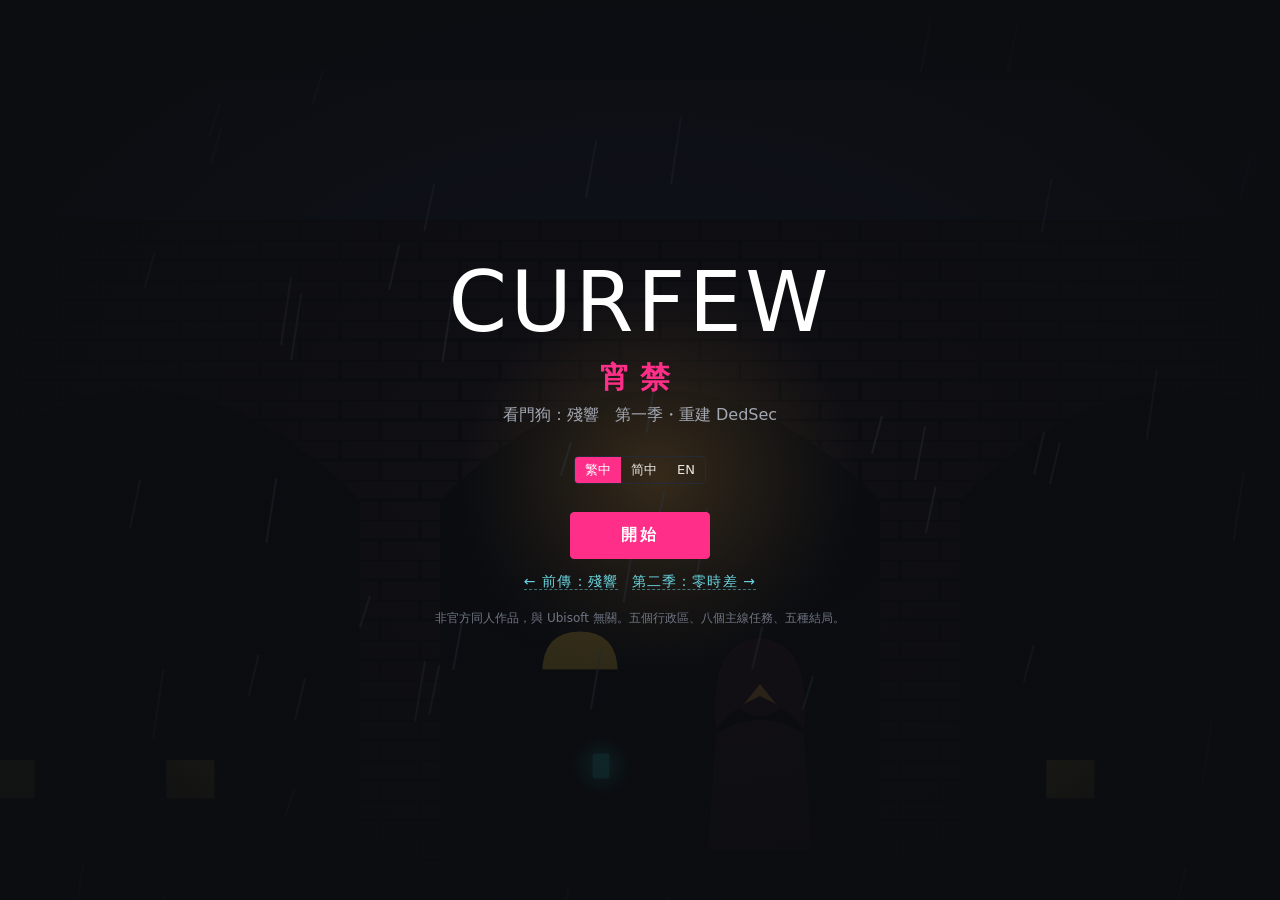
==== commit c5a1fdc6: "S3: Zero Day squad roguelike, Curfew crew carry-over, season renames Zero Day (s3.html), shown to pl" ====
--- a/s2.html
+++ b/s2.html
@@ -24,7 +24,7 @@
         <button type="button" id="s2-start" class="primary" data-i18n="s2.ui.start"></button>
         <button type="button" id="s2-continue" data-i18n="s2.ui.continue" hidden></button>
       </div>
-      <p class="season-link"><a href="index.html" data-i18n="s2.ui.season1"></a></p>
+      <p class="season-link"><a href="index.html" data-i18n="s2.ui.season1"></a>　<a href="s3.html" data-i18n="s2.ui.season3"></a></p>
       <p class="disclaimer" data-i18n="s2.ui.disclaimer"></p>
     </div>
   </section>
@@ -35,9 +35,9 @@
       <div class="s2-brand"><b>CURFEW</b><span data-i18n="s2.ui.title"></span></div>
       <div class="s2-meters">
         <div class="s2-meter"><span id="m-night"></span></div>
-        <div class="s2-meter support"><span class="label" data-i18n="s2.ui.support"></span><span class="bar"><i id="m-support"></i></span><b id="m-support-v"></b></div>
-        <div class="s2-meter heat"><span class="label" data-i18n="s2.ui.heat"></span><span class="bar"><i id="m-heat"></i></span><b id="m-heat-v"></b></div>
-        <div class="s2-meter towers"><span class="label" data-i18n="s2.ui.towers"></span><b id="m-towers"></b></div>
+        <div class="s2-meter support" data-act="info" data-k="support"><span class="label" data-i18n="s2.ui.support"></span><span class="bar"><i id="m-support"></i></span><b id="m-support-v"></b></div>
+        <div class="s2-meter heat" data-act="info" data-k="heat"><span class="label" data-i18n="s2.ui.heat"></span><span class="bar"><i id="m-heat"></i></span><b id="m-heat-v"></b></div>
+        <div class="s2-meter towers" data-act="info" data-k="towers"><span class="label" data-i18n="s2.ui.towers"></span><b id="m-towers"></b></div>
         <div class="s2-meter world"><span id="m-world" class="world-chip"></span></div>
       </div>
       <div class="s2-tools">
@@ -83,14 +83,24 @@
   <script src="js/engine/night.js"></script>
   <script src="js/engine/puzzle.js"></script>
   <script src="js/engine/tactics.js"></script>
+  <script src="js/engine/days.js"></script>
   <script src="content-s2/people.js"></script>
   <script src="content-s2/ops.js"></script>
   <script src="content-s2/maps.js"></script>
+  <script src="content-s2/tutorial.js"></script>
+  <script src="content-s2/days.js"></script>
   <script src="content-s2/locales.js"></script>
   <script src="content-s2/campaign-locales.js"></script>
   <script src="content-s2/tactics-locales.js"></script>
+  <script src="content-s2/cards-locales.js"></script>
+  <script src="content-s2/tutorial-locales.js"></script>
+  <script src="content-s2/days-locales.js"></script>
+  <script src="content-s2/jobs-locales.js"></script>
+  <script src="content-s2/help-locales.js"></script>
+  <script src="content-s2/cameo-locales.js"></script>
   <script src="content/commands.js"></script>
   <script src="content-s2/story-locales.js"></script>
+  <script src="content-s2/goals-locales.js"></script>
   <script src="content-s2/scenes/common.js"></script>
   <script src="content-s2/scenes/m1-lights-out.js"></script>
   <script src="content-s2/m2-locales.js"></script>
@@ -108,6 +118,7 @@
   <script src="content-s2/m8-locales.js"></script>
   <script src="content-s2/scenes/m8-airspace.js"></script>
   <script src="js/ui/art.js"></script>
+  <script src="js/ui/sfx.js"></script>
   <script src="js/ui/fx.js"></script>
   <script src="js/ui/faces.js"></script>
   <script src="js/ui/tactics.js"></script>
--- a/css/terminal.css
+++ b/css/terminal.css
@@ -269,3 +269,20 @@
 .season-link { margin: -14px 0 18px; font-size: 14px; }
 .season-link a { color: var(--sys); text-decoration: none; letter-spacing: 0.08em; border-bottom: 1px dashed rgba(108, 214, 226, 0.5); }
 .season-link a:hover { color: #fff; border-bottom-color: #fff; }
+
+/* ===== 目標：建議指令上面一行，點「提示」展開 ===== */
+.goals { margin-bottom: 10px; padding: 8px 12px; border: 1px solid rgba(255, 210, 63, 0.4); border-radius: 6px; background: rgba(255, 210, 63, 0.06); font-size: 14px; }
+.goal-now { display: flex; align-items: baseline; gap: 10px; }
+.goal-now b { flex: none; font-family: var(--mono); font-size: 11px; letter-spacing: 0.2em; color: #ffd23f; }
+.goal-now span { flex: 1; min-width: 0; color: var(--text, #e6e9f0); }
+.goal-now em { flex: none; font-style: normal; font-family: var(--mono); font-size: 12px; color: var(--dim); }
+.goal-more summary { margin-top: 4px; cursor: pointer; color: var(--sys); font-size: 13px; }
+.goal-more[open] summary { margin-bottom: 6px; }
+.goal-note { margin: 0 0 6px; color: var(--dim); font-size: 13px; line-height: 1.6; }
+.goal-more ul { margin: 0; padding: 0; list-style: none; line-height: 1.7; }
+.goal-more li { color: var(--dim); }
+.goal-more li.now { color: #ffd23f; }
+.goal-more li.done { color: var(--ok); }
+.goal-more li small { color: var(--dim); }
+.goal-how { margin: 6px 0 0; line-height: 1.6; }
+.goal-how b { margin-right: 6px; font-family: var(--mono); font-size: 11px; letter-spacing: 0.15em; color: var(--sys); }
--- a/css/s2.css
+++ b/css/s2.css
@@ -64,7 +64,10 @@
 .banner-loc { font-size: 34px; font-weight: 800; letter-spacing: 0.08em; color: #fff; }
 
 .ops { display: grid; grid-template-columns: repeat(auto-fill, minmax(260px, 1fr)); gap: 12px; }
-.op-card { display: flex; flex-direction: column; gap: 10px; text-align: left; padding: 14px !important; background: var(--panel-2) !important; border-radius: 8px !important; transition: transform 0.15s ease, border-color 0.15s ease; }
+.op-card { display: flex; flex-direction: column; gap: 10px; text-align: left; padding: 14px !important; background: var(--panel-2) !important; border: 1px solid var(--line); border-radius: 8px !important; transition: transform 0.15s ease, border-color 0.15s ease; }
+/* 卡片的上半部是按鈕；好處在按鈕外面，才能各自點開說明 */
+.op-hit { flex: 1; display: flex; flex-direction: column; gap: 10px; width: 100%; }
+.s2 button.op-hit { padding: 0; border: 0; border-radius: 0; background: none; color: inherit; font: inherit; text-align: left; cursor: pointer; }
 .op-card:hover { transform: translateY(-2px); border-color: var(--accent) !important; }
 .op-card.kind-rescue { border-color: rgba(255, 93, 108, 0.6) !important; }
 .op-card.kind-recruit { border-color: rgba(108, 214, 226, 0.4) !important; }
@@ -73,11 +76,25 @@
 .op-top em, .p-meta em, .appr-head em, .tc-top em, .mini-top em { font-style: normal; font-size: 11.5px; padding: 1px 7px; border: 1px solid var(--line); border-radius: 3px; color: var(--muted); white-space: nowrap; }
 .op-top em.urgent { border-color: var(--bad); color: var(--bad); }
 .op-top em.family { border-color: var(--ok); color: var(--ok); }
+.modal-face.guest { box-shadow: 0 0 0 2px var(--sys); border-radius: 50%; overflow: hidden; }
+.op-top em.job { border-color: var(--warn); color: var(--warn); }
+/* 今晚的機會：和固定的行動分開放，卡片用虛線框 */
+.ops-sub { margin: 18px 0 2px; font-size: 15px; color: var(--sys); letter-spacing: 0.04em; }
+.op-card.kind-job { border-style: dashed !important; }
+.op-card.kind-job .kind { color: var(--sys); }
+.stash { display: flex; flex-wrap: wrap; gap: 6px; align-items: center; margin: 6px 0 10px; font-size: 13px; }
+.stash b { color: var(--ok); font-weight: 600; margin-right: 2px; }
+.s2 .stash .info-link { padding: 1px 8px; border: 1px solid var(--ok); border-radius: 3px; color: var(--ok); text-decoration: none; }
 .op-main { display: flex; gap: 10px; align-items: flex-start; }
 .op-face svg { width: 48px; height: 48px; border-radius: 6px; display: block; }
 .op-name { font-size: 16px; font-weight: 700; color: #fff; }
 .op-desc { margin-top: 3px; font-size: 13px; line-height: 1.55; color: var(--muted); }
-.op-reward { font-size: 13px; font-weight: 700; color: var(--ok); }
+.op-reward { display: flex; flex-wrap: wrap; gap: 4px 12px; font-size: 13px; font-weight: 700; color: var(--ok); }
+/* 點得開的字：虛線底線；對話框裡是一小段說明 */
+.s2 .info-link { padding: 0; border: 0; border-radius: 0; background: none; color: inherit; font: inherit; text-align: left; text-decoration: underline dotted; text-underline-offset: 3px; cursor: help; }
+.s2 .info-link.q { width: 16px; height: 16px; margin-left: 6px; border: 1px solid var(--line); border-radius: 50%; font-size: 10.5px; line-height: 14px; text-align: center; text-decoration: none; color: var(--muted); }
+.s2-meter[data-act] { cursor: help; }
+.modal-card.info p { line-height: 1.7; }
 .chain { display: flex; flex-wrap: wrap; align-items: center; gap: 4px; }
 .chain span { font-size: 12px; padding: 2px 8px; border-radius: 10px; background: #1a1f2b; color: var(--muted); }
 .chain span.done { color: var(--ok); }
@@ -551,4 +568,177 @@
 @media (max-width: 560px) {
   .panel.tac { padding: 8px; }
   .tac-map { max-height: none; }
-}
+  /* 手機上一格只有二十出頭像素：地圖盡量撐滿整個畫面寬，比較點得準 */
+  .panel.tac .tac-stage { max-width: none !important; margin-inline: -14px; }
+}
+
+/* ===== 戰術地圖：地圖上的操作、說明、圖解 ===== */
+.tac-stage { position: relative; margin: 0 auto; }
+.tac-badge { pointer-events: none; animation: tac-bob 1.4s ease-in-out infinite; }
+@keyframes tac-bob { 50% { transform: translateY(-1px); } }
+.tac-badge circle:first-child { filter: drop-shadow(0 0 3px rgba(255, 46, 136, 0.6)); }
+.tac-target { fill: rgba(255, 210, 63, 0.08); stroke: rgba(255, 210, 63, 0.8); stroke-width: 2; pointer-events: none; }
+.tac-tx.dark { fill: #0b0f1c; font-size: 11px; }
+.tac-tx.dim { fill: #9aa6c0; font-size: 10px; }
+.tac-tx.cyan { fill: #6cd6e2; font-size: 15px; }
+.tac-tx.small { font-size: 8px; }
+.tac-pop, .tac-tip { --half: min(115px, 46%); position: absolute; z-index: 5; transform: translate(-50%, 4px); width: calc(var(--half) * 2); padding: 8px; border: 1px solid var(--line); border-radius: 8px; background: rgba(12, 15, 22, 0.97); box-shadow: 0 8px 24px rgba(0, 0, 0, 0.6); }
+.tac-pop { display: flex; flex-direction: column; gap: 4px; }
+.s2 .tac-pop button { display: flex; align-items: center; gap: 8px; width: 100%; padding: 6px 8px; text-align: left; }
+.tac-pop button span { display: flex; flex-direction: column; }
+.tac-pop button small { font-size: 11px; color: var(--muted); }
+.tp-ic, .tc-ic { flex: none; width: 22px; height: 22px; }
+.tc-ic { width: 16px; height: 16px; margin-right: 5px; vertical-align: -3px; }
+.tac-pop.up, .tac-tip.up { transform: translate(-50%, calc(-100% - 4px)); }
+.tac-tip { --half: min(135px, 46%); display: flex; flex-direction: column; gap: 4px; font-size: 13px; line-height: 1.5; cursor: pointer; }
+.tac-tip b { color: #fff; }
+.tac-bar { display: flex; flex-wrap: wrap; align-items: center; justify-content: space-between; gap: 8px; margin-top: 8px; padding: 8px; border: 1px solid var(--line); border-radius: 8px; background: rgba(8, 11, 16, 0.85); position: sticky; bottom: 0; z-index: 4; }
+.tac-bar .tac-squad { margin: 0; }
+/* 沒有人有行動點了：輕輕提醒該結束回合 */
+.tac-turn .primary.nudge { animation: tac-nudge 1.3s ease-in-out infinite; }
+@keyframes tac-nudge { 50% { box-shadow: 0 0 0 5px rgba(255, 46, 136, 0.35); } }
+@media (prefers-reduced-motion: reduce) { .tac-turn .primary.nudge { animation: none; } }
+.tac-turn { display: flex; gap: 6px; margin-left: auto; }
+.tac-turn .primary { padding: 10px 18px; font-size: 15px; }
+.tac-guide { position: fixed; inset: 0; z-index: 60; display: grid; place-items: center; padding: 8px; background: rgba(4, 6, 10, 0.82); overflow-y: auto; }
+.tg-card { width: min(640px, 100%); max-height: 100%; overflow-y: auto; padding: 14px; border: 1px solid var(--line); border-radius: 10px; background: #0d1118; }
+.tg-card h3 { margin: 0 0 6px; }
+.tg-grid { display: grid; grid-template-columns: repeat(auto-fill, minmax(190px, 1fr)); gap: 8px; margin: 10px 0; }
+.tg-item { display: flex; align-items: center; gap: 8px; font-size: 12.5px; line-height: 1.4; }
+.tg-item.wide { grid-column: 1 / -1; }
+.tg-item span { display: flex; flex-direction: column; }
+.tg-item small { color: var(--muted); }
+.tg-ic { flex: none; width: 40px; height: 40px; border-radius: 6px; background: #0f1622; overflow: hidden; }
+@media (max-width: 560px) {
+  .tac-pop, .tac-tip { min-width: 150px; }
+  .tg-grid { grid-template-columns: 1fr 1fr; }
+  .tac-turn .primary { padding: 10px 14px; }
+}
+
+/* ===== 戰術地圖：招式卡、守衛犬 ===== */
+.tac-cards { margin: 8px 0 0; padding: 8px; border: 1px solid rgba(255, 210, 63, 0.35); border-radius: 8px; background: rgba(255, 210, 63, 0.04); }
+.tac-cards > label { display: block; margin-bottom: 6px; font-size: 11px; letter-spacing: 0.2em; color: #ffd23f; }
+.tc-row { display: flex; flex-wrap: wrap; gap: 6px; }
+.s2 .tac-card { display: flex; align-items: flex-start; gap: 6px; max-width: 280px; padding: 6px 10px 6px 6px; text-align: left; border-color: rgba(255, 210, 63, 0.55); }
+.s2 .tac-card:hover:not(:disabled) { border-color: #ffd23f; box-shadow: 0 0 0 1px #ffd23f; }
+.s2 .tac-card.aiming { border-color: #ffd23f; background: rgba(255, 210, 63, 0.14); box-shadow: 0 0 0 1px #ffd23f; }
+.s2 .tac-card:disabled { opacity: 0.5; }
+.s2 .tac-card.used { opacity: 0.35; }
+.tac-card .tc-ic { width: 22px; height: 22px; margin: 1px 0 0; }
+.tac-card span { display: flex; flex-direction: column; line-height: 1.35; }
+.tac-card b { font-size: 13px; color: #ffe58a; }
+.tac-card small { font-size: 11px; color: var(--muted); }
+.tac-card em { font-style: normal; font-size: 11.5px; color: var(--muted); }
+.tac-hint.aim { color: #ffd23f; }
+.tac-target.aim { stroke: #ffd23f; stroke-width: 3; fill: rgba(255, 210, 63, 0.2); }
+.tcap.good { border-color: rgba(92, 242, 154, 0.5); color: #c9ffe0; background: rgba(92, 242, 154, 0.06); }
+.wag { animation: wag 0.4s ease-in-out infinite alternate; transform-origin: -9px 0; transform-box: view-box; }
+@keyframes wag { to { transform: rotate(18deg); } }
+@media (max-width: 560px) {
+  .s2 .tac-card { max-width: 100%; flex: 1 1 100%; }
+  .tac-card em { display: none; }
+}
+
+/* ===== Profiler：地圖效果、弱點的嚴重程度、街上的保留 ===== */
+.p-tac { color: #bfe9ee !important; }
+.p-tac i { font-style: normal; display: inline-block; margin-right: 6px; padding: 0 5px; border-radius: 3px; font-size: 10.5px; letter-spacing: 0.1em; color: #0b0f1c; background: #6cd6e2; }
+.mini p.p-tac { margin-top: 6px; }
+.p-net.p-tac label { color: #6cd6e2 !important; }
+.q small.p-tac { display: block; margin-top: 2px; }
+.lvl { margin-left: 6px; font-style: normal; font-size: 11px; padding: 0 6px; border-radius: 3px; border: 1px solid var(--line); color: var(--muted); }
+.lvl-1 { border-color: rgba(108, 214, 226, 0.5); color: #9fe3ea; }
+.lvl-2 { border-color: rgba(255, 181, 71, 0.6); color: #ffcf85; }
+.lvl-3 { border-color: rgba(255, 93, 108, 0.7); color: #ff9aa4; }
+.person.kept { border-color: #5cf29a; box-shadow: inset 0 0 0 1px rgba(92, 242, 154, 0.5); }
+.p-badge em.kept { border-color: #5cf29a; background: #5cf29a; color: #05140c; font-weight: 700; }
+.p-foot small { margin-right: auto; font-size: 11.5px; color: var(--muted); }
+.p-foot small.warn { color: var(--warn); }
+.p-foot { align-items: center; flex-wrap: wrap; }
+
+/* ===== 戰術教學關 ===== */
+.tut-coach { display: flex; gap: 12px; align-items: flex-start; margin: 10px 0; padding: 12px 14px; border: 1px solid rgba(255, 210, 63, 0.55); border-radius: 8px; background: #15130a; animation: card-in 0.25s ease-out; }
+.tut-coach .bagley-face svg { width: 44px; height: 44px; border-radius: 6px; display: block; }
+.tut-txt { flex: 1; min-width: 0; }
+.tut-txt b { font-family: var(--mono); font-size: 11px; letter-spacing: 0.2em; color: #ffd23f; }
+.tut-txt p { margin: 4px 0 0; line-height: 1.65; }
+.tut-coach > button { flex: none; align-self: center; font-size: 12px; }
+.tut-mark { fill: none; stroke: #ffd23f; stroke-width: 3; pointer-events: none; transform-box: fill-box; transform-origin: center; animation: tut-ring 1.4s ease-in-out infinite; }
+@keyframes tut-ring { 0%, 100% { opacity: 1; transform: scale(0.85); } 50% { opacity: 0.35; transform: scale(1.05); } }
+.tut-glow { box-shadow: 0 0 0 0 rgba(255, 210, 63, 0.7); animation: tut-glow 1.4s ease-out infinite; }
+@keyframes tut-glow { 0% { box-shadow: 0 0 0 0 rgba(255, 210, 63, 0.75); } 100% { box-shadow: 0 0 0 12px rgba(255, 210, 63, 0); } }
+.tut-hint button { margin-left: 4px; padding: 4px 10px; font-size: 12px; }
+.tut-tips { margin: 10px 0 4px; padding-left: 20px; line-height: 1.7; text-align: left; }
+.tut-tips li + li { margin-top: 6px; }
+@media (max-width: 560px) {
+  .tut-coach { flex-wrap: wrap; }
+  .tut-txt { flex: 1 1 calc(100% - 60px); }
+  .tut-coach > button { margin-left: 56px; }
+}
+
+/* ===== 白天的安排：三個時段 ===== */
+.dayplan .slots { display: flex; flex-wrap: wrap; align-items: center; gap: 6px; margin: 4px 0 10px; }
+.dayplan .slots i { font-style: normal; color: var(--dim); }
+.slot { font-size: 13px; padding: 3px 12px; border-radius: 12px; border: 1px solid var(--line); color: var(--muted); }
+.slot.done { color: var(--dim); text-decoration: line-through; }
+.slot.now { border-color: #ffd23f; background: rgba(255, 210, 63, 0.14); color: #ffe48a; font-weight: 700; }
+.slot.night { border-color: rgba(194, 179, 255, 0.5); color: var(--echo); }
+.day-acts { display: grid; grid-template-columns: repeat(auto-fill, minmax(220px, 1fr)); gap: 10px; }
+.s2 .day-act { display: flex; flex-direction: column; gap: 4px; text-align: left; padding: 12px 14px; background: var(--panel-2); border-radius: 8px; }
+.s2 .day-act:hover:not(:disabled) { border-color: #ffd23f; }
+.day-act b { color: #fff; font-size: 15px; }
+.day-act small { color: var(--muted); font-size: 12.5px; line-height: 1.55; }
+.day-act em { font-style: normal; font-size: 12px; color: var(--warn); }
+.modal-card.daypick { width: min(640px, 100%); border-color: #ffd23f; }
+.dp-row + .dp-row { margin-top: 12px; }
+.dp-row label { display: block; margin-bottom: 6px; font-size: 11px; letter-spacing: 0.2em; color: var(--dim); }
+.dp-people { display: grid; grid-template-columns: repeat(auto-fill, minmax(180px, 1fr)); gap: 8px; }
+.s2 .dp-person { display: flex; gap: 8px; align-items: center; text-align: left; padding: 6px 8px; background: var(--panel-2); border-radius: 6px; }
+.dp-person svg { width: 38px; height: 38px; flex: none; border-radius: 4px; }
+.dp-person span { min-width: 0; }
+.dp-person b { display: block; font-size: 14px; }
+.dp-person small { display: block; font-size: 11.5px; color: var(--muted); line-height: 1.4; }
+.dp-person small b.good, .p-meta .good { display: inline; color: var(--ok); font-size: 11.5px; }
+.s2 .dp-person.sel { border-color: #ffd23f; background: rgba(255, 210, 63, 0.1); }
+.daypick .modal-actions .hint { margin: 0 auto 0 0; align-self: center; }
+.ln.c-day { color: #f3e6b8; }
+.p-row .q.done b { color: var(--ok); }
+.p-row.flaw em.train { margin-left: 6px; font-style: normal; font-size: 11px; padding: 0 6px; border-radius: 3px; border: 1px solid rgba(255, 210, 63, 0.6); color: #ffe48a; }
+.p-row.gifts .q b { color: #ffd23f; }
+.rel-friend b { border-color: rgba(114, 230, 164, 0.6); color: var(--ok); }
+.rel-rival b { border-color: rgba(255, 93, 108, 0.6); color: #ff9aa4; }
+
+/* ===== 早上的隊友事件 ===== */
+.modal-card.dev { border-color: #ffd23f; }
+.dev-label { font-family: var(--mono); font-size: 11px; letter-spacing: 0.25em; color: #ffd23f; }
+.modal-faces { display: flex; gap: 8px; margin-top: 10px; }
+
+/* ===== 主線任務：兩段、中場 ===== */
+.chain-label.good { color: var(--ok); }
+.interlude { text-align: center; }
+.interlude .bagley { max-width: 640px; margin: 12px auto; text-align: left; }
+.interlude h3 { margin: 16px 0 8px; font-size: 14px; letter-spacing: 0.2em; color: var(--muted); }
+.interlude .chain { justify-content: center; }
+.interlude .warn { margin: 4px 0; color: var(--warn); }
+.inter-prep { display: flex; flex-wrap: wrap; justify-content: center; gap: 10px; }
+.s2 .inter-prep .prep { display: flex; flex-direction: column; gap: 2px; min-width: 220px; max-width: 300px; text-align: left; padding: 10px 14px; background: var(--panel-2); }
+.inter-prep .prep b { color: #fff; }
+.inter-prep .prep small { color: var(--muted); font-size: 12.5px; line-height: 1.5; }
+.s2 .inter-prep .prep.sel { border-color: var(--sys); background: rgba(108, 214, 226, 0.1); }
+.interlude .bar-actions { justify-content: center; }
+
+/* ===== 戰術地圖上的特殊狀況 ===== */
+.tac-event { display: flex; flex-wrap: wrap; align-items: baseline; gap: 4px 10px; margin: 10px 0; padding: 10px 14px; border: 1px solid rgba(194, 179, 255, 0.5); border-radius: 8px; background: #120f1c; }
+.tac-event em { font-style: normal; font-family: var(--mono); font-size: 11px; letter-spacing: 0.2em; color: var(--echo); }
+.tac-event b { color: #fff; }
+.tac-event span { flex: 1 1 260px; color: var(--muted); font-size: 13.5px; line-height: 1.55; }
+.p-row.bonds > div { display: flex; flex-wrap: wrap; gap: 6px; }
+.bond { font-size: 12.5px; padding: 1px 8px; border-radius: 10px; border: 1px solid var(--line); }
+.bond b { margin-left: 6px; font-weight: 700; }
+.bond.up b { color: var(--ok); }
+.bond.down b { color: #ff9aa4; }
+@media (max-width: 560px) {
+  .dp-people { grid-template-columns: repeat(2, minmax(0, 1fr)); gap: 6px; }
+  .s2 .dp-person { padding: 5px 6px; gap: 6px; }
+  .dp-person svg { width: 30px; height: 30px; }
+  .dp-person b { font-size: 13px; }
+}
